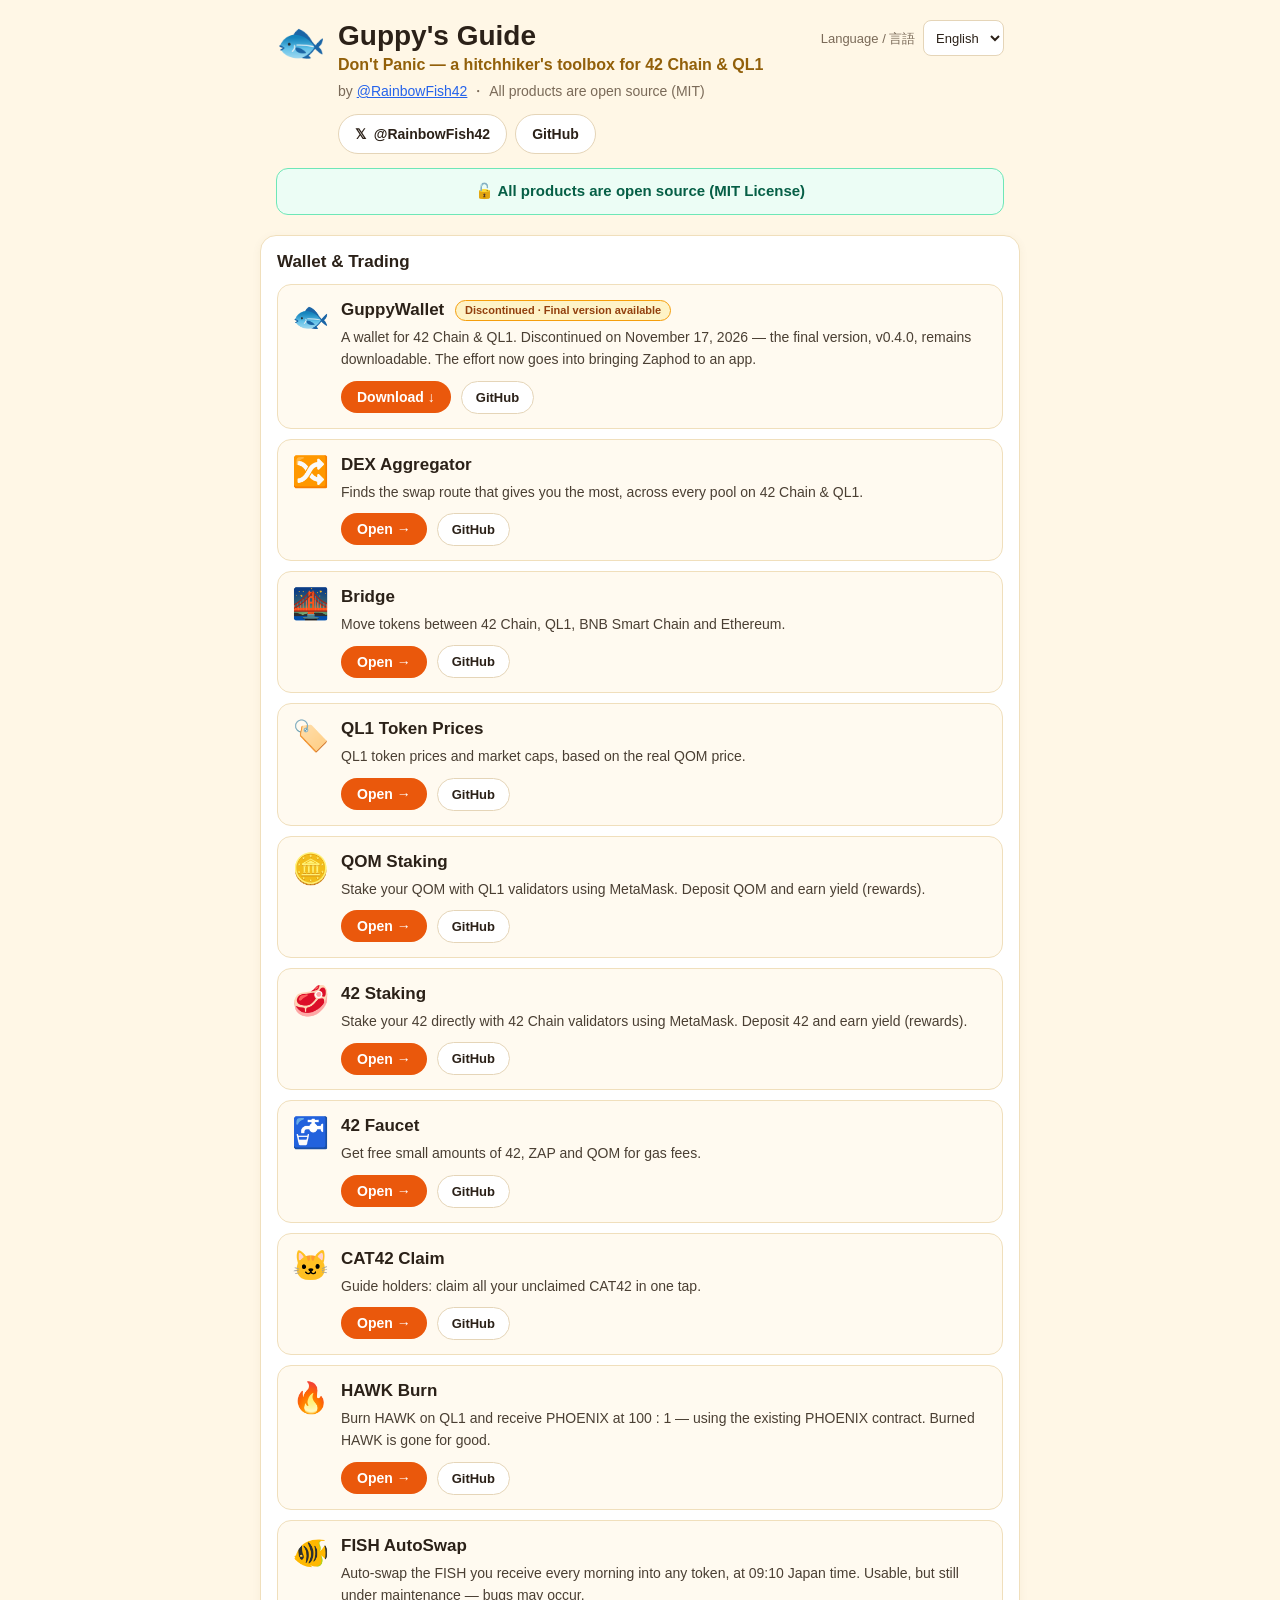
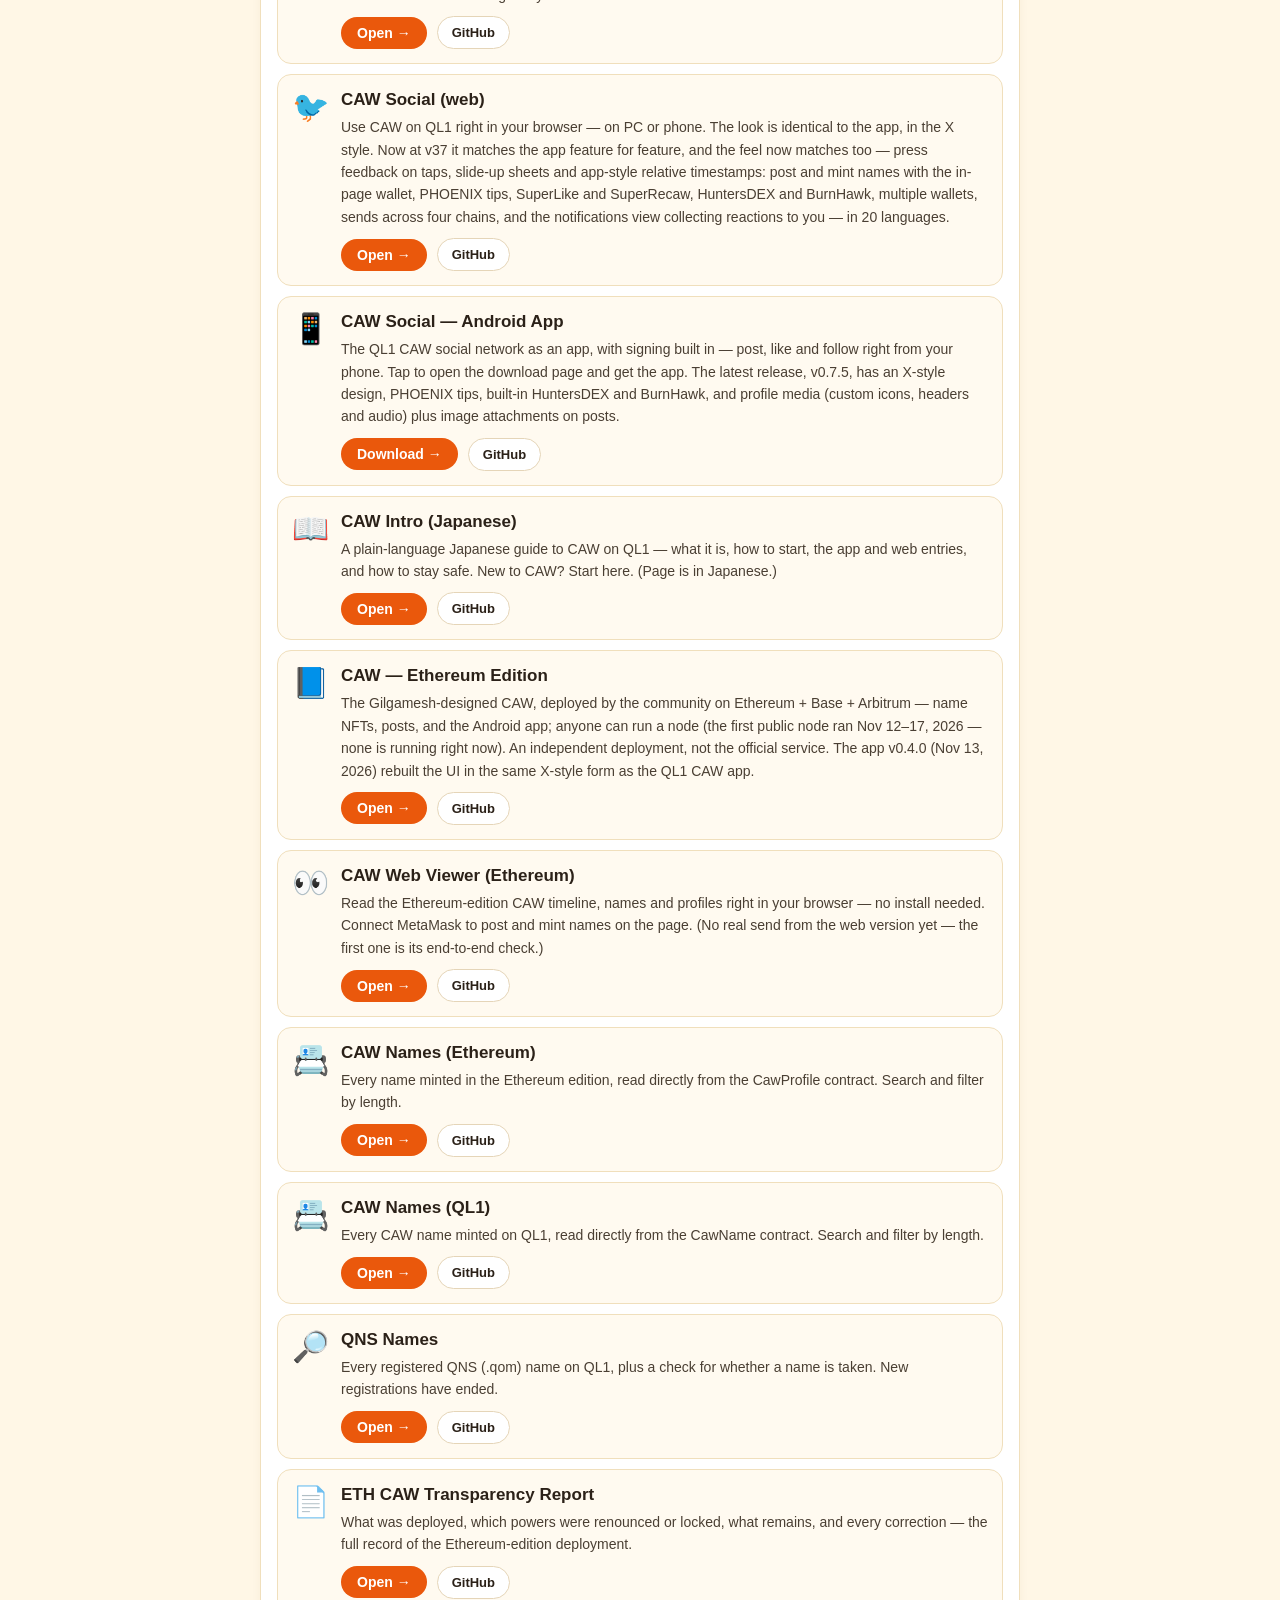
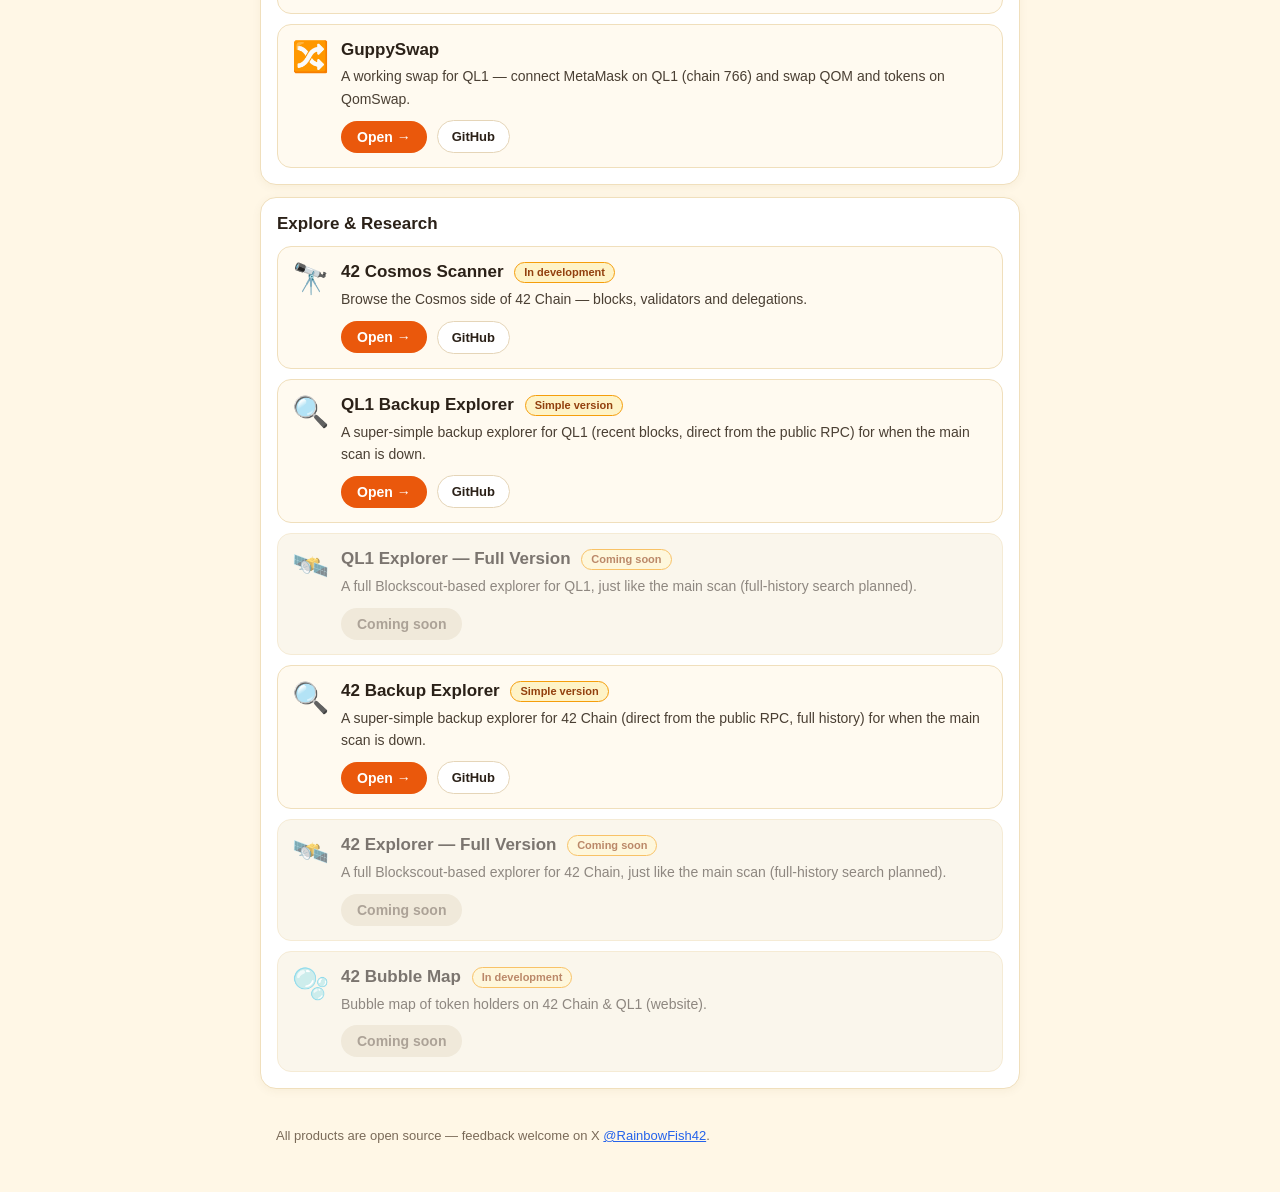
==== docs/en.html @ 75906f3f "FISH AutoSwap card: add usable-with-maintenance note (owner decision 2026-11-19) JA/EN card descript" ====
<!DOCTYPE html>
<html lang="en">
<head>
<meta charset="utf-8">
<meta name="viewport" content="width=device-width, initial-scale=1">
<!-- BRAND: fallback title — app.js rewrites it from the BRAND constant -->
<title>Guppy's Guide — Don't Panic — a hitchhiker's toolbox for 42 Chain &amp; QL1</title>
<meta name="description" content="All tools by Histoire (@RainbowFish42) for 42 Chain & QL1 in one place. Every product is open source (MIT).">
<link rel="stylesheet" href="style.css">
</head>
<body>
<header>
  <span class="lang-switch"><label>Language / 言語 <select id="langSel"><option value="en" selected>English</option><option value="ja">日本語</option></select></label></span>
  <div class="brand">
    <span class="brand-emoji">🐟</span>
    <div>
      <!-- BRAND: site name (the live value comes from BRAND in app.js) -->
      <h1 data-brand="name">Guppy's Guide</h1>
      <!-- BRAND: tagline (the live value comes from BRAND in app.js) -->
      <p class="tagline" data-brand="tagline">Don't Panic — a hitchhiker's toolbox for 42 Chain &amp; QL1</p>
      <p class="sub">by <a class="head-link" href="https://x.com/RainbowFish42" target="_blank" rel="noopener">@RainbowFish42</a> ・ All products are open source (MIT)</p>
      <p class="head-links">
        <a class="head-btn" href="https://x.com/RainbowFish42" target="_blank" rel="noopener">𝕏&nbsp; @RainbowFish42</a>
        <a class="head-btn" href="https://github.com/QL1-Infinite42-Guppy-Histoire" target="_blank" rel="noopener">GitHub</a>
      </p>
    </div>
  </div>
  <p class="oss-banner">🔓 All products are open source (MIT License)</p>
</header>

<main>
  <section class="panel">
    <h2>Wallet &amp; Trading</h2>

    <article class="card">
      <a class="card-link" href="https://ql1-infinite42-guppy-histoire.github.io/GuppyWallet/" target="_blank" rel="noopener" aria-label="Download GuppyWallet"></a>
      <span class="card-emoji">🐟</span>
      <div class="card-main">
        <h3>GuppyWallet <span class="badge">Discontinued · Final version available</span></h3>
        <p>A wallet for 42 Chain &amp; QL1. Discontinued on November 17, 2026 — the final version, v0.4.0, remains downloadable. The effort now goes into bringing Zaphod to an app.</p>
        <div class="card-actions">
          <span class="open-chip">Download ↓</span>
          <a class="gh-link" href="https://github.com/QL1-Infinite42-Guppy-Histoire/GuppyWallet" target="_blank" rel="noopener">GitHub</a>
        </div>
      </div>
    </article>

    <article class="card">
      <a class="card-link" href="https://ql1-infinite42-guppy-histoire.github.io/dex-aggregator/" target="_blank" rel="noopener" aria-label="Open DEX Aggregator"></a>
      <span class="card-emoji">🔀</span>
      <div class="card-main">
        <h3>DEX Aggregator</h3>
        <p>Finds the swap route that gives you the most, across every pool on 42 Chain &amp; QL1.</p>
        <div class="card-actions">
          <span class="open-chip">Open →</span>
          <a class="gh-link" href="https://github.com/QL1-Infinite42-Guppy-Histoire/dex-aggregator" target="_blank" rel="noopener">GitHub</a>
        </div>
      </div>
    </article>

    <article class="card">
      <a class="card-link" href="https://ql1-infinite42-guppy-histoire.github.io/guppy-bridge/" target="_blank" rel="noopener" aria-label="Open Bridge"></a>
      <span class="card-emoji">🌉</span>
      <div class="card-main">
        <h3>Bridge</h3>
        <p>Move tokens between 42 Chain, QL1, BNB Smart Chain and Ethereum.</p>
        <div class="card-actions">
          <span class="open-chip">Open →</span>
          <a class="gh-link" href="https://github.com/QL1-Infinite42-Guppy-Histoire/guppy-bridge" target="_blank" rel="noopener">GitHub</a>
        </div>
      </div>
    </article>

    <article class="card">
      <a class="card-link" href="https://ql1-infinite42-guppy-histoire.github.io/ql1-token-prices/" target="_blank" rel="noopener" aria-label="Open QL1 Token Prices"></a>
      <span class="card-emoji">🏷️</span>
      <div class="card-main">
        <h3>QL1 Token Prices</h3>
        <p>QL1 token prices and market caps, based on the real QOM price.</p>
        <div class="card-actions">
          <span class="open-chip">Open →</span>
          <a class="gh-link" href="https://github.com/QL1-Infinite42-Guppy-Histoire/ql1-token-prices" target="_blank" rel="noopener">GitHub</a>
        </div>
      </div>
    </article>

    <article class="card">
      <a class="card-link" href="https://staking.qql1.com/" target="_blank" rel="noopener" aria-label="Open QOM Staking"></a>
      <span class="card-emoji">🪙</span>
      <div class="card-main">
        <h3>QOM Staking</h3>
        <p>Stake your QOM with QL1 validators using MetaMask. Deposit QOM and earn yield (rewards).</p>
        <div class="card-actions">
          <span class="open-chip">Open →</span>
          <a class="gh-link" href="https://github.com/QL1-Infinite42-Guppy-Histoire/qom-staking" target="_blank" rel="noopener">GitHub</a>
        </div>
      </div>
    </article>

    <article class="card">
      <a class="card-link" href="https://staking.id42.win/" target="_blank" rel="noopener" aria-label="Open 42 Staking"></a>
      <span class="card-emoji">🥩</span>
      <div class="card-main">
        <h3>42 Staking</h3>
        <p>Stake your 42 directly with 42 Chain validators using MetaMask. Deposit 42 and earn yield (rewards).</p>
        <div class="card-actions">
          <span class="open-chip">Open →</span>
          <a class="gh-link" href="https://github.com/QL1-Infinite42-Guppy-Histoire/42-staking" target="_blank" rel="noopener">GitHub</a>
        </div>
      </div>
    </article>

    <article class="card">
      <a class="card-link" href="https://ql1-infinite42-guppy-histoire.github.io/42-faucet/" target="_blank" rel="noopener" aria-label="Open 42 Faucet"></a>
      <span class="card-emoji">🚰</span>
      <div class="card-main">
        <h3>42 Faucet</h3>
        <p>Get free small amounts of 42, ZAP and QOM for gas fees.</p>
        <div class="card-actions">
          <span class="open-chip">Open →</span>
          <a class="gh-link" href="https://github.com/QL1-Infinite42-Guppy-Histoire/42-faucet" target="_blank" rel="noopener">GitHub</a>
        </div>
      </div>
    </article>

    <article class="card">
      <a class="card-link" href="https://cat.id42.win/" target="_blank" rel="noopener" aria-label="Open CAT42 Claim"></a>
      <span class="card-emoji">🐱</span>
      <div class="card-main">
        <h3>CAT42 Claim</h3>
        <p>Guide holders: claim all your unclaimed CAT42 in one tap.</p>
        <div class="card-actions">
          <span class="open-chip">Open →</span>
          <a class="gh-link" href="https://github.com/QL1-Infinite42-Guppy-Histoire/cat42-claim" target="_blank" rel="noopener">GitHub</a>
        </div>
      </div>
    </article>

    <article class="card">
      <a class="card-link" href="https://hawk.qql1.com/" target="_blank" rel="noopener" aria-label="Open HAWK Burn"></a>
      <span class="card-emoji">🔥</span>
      <div class="card-main">
        <h3>HAWK Burn</h3>
        <p>Burn HAWK on QL1 and receive PHOENIX at 100 : 1 — using the existing PHOENIX contract. Burned HAWK is gone for good.</p>
        <div class="card-actions">
          <span class="open-chip">Open →</span>
          <a class="gh-link" href="https://github.com/QL1-Infinite42-Guppy-Histoire/hawk-burn" target="_blank" rel="noopener">GitHub</a>
        </div>
      </div>
    </article>

    <article class="card">
      <a class="card-link" href="https://ql1-infinite42-guppy-histoire.github.io/fish-autoswap/" target="_blank" rel="noopener" aria-label="Open FISH AutoSwap"></a>
      <span class="card-emoji">🐠</span>
      <div class="card-main">
        <h3>FISH AutoSwap</h3>
        <p>Auto-swap the FISH you receive every morning into any token, at 09:10 Japan time. Usable, but still under maintenance — bugs may occur.</p>
        <div class="card-actions">
          <span class="open-chip">Open →</span>
          <a class="gh-link" href="https://github.com/QL1-Infinite42-Guppy-Histoire/fish-autoswap" target="_blank" rel="noopener">GitHub</a>
        </div>
      </div>
    </article>

    <article class="card">
      <a class="card-link" href="https://qql1.com/" target="_blank" rel="noopener" aria-label="Open CAW Social (web)"></a>
      <span class="card-emoji">🐦</span>
      <div class="card-main">
        <h3>CAW Social (web)</h3>
        <p>Use CAW on QL1 right in your browser — on PC or phone. The look is identical to the app, in the X style. Now at v37 it matches the app feature for feature, and the feel now matches too — press feedback on taps, slide-up sheets and app-style relative timestamps: post and mint names with the in-page wallet, PHOENIX tips, SuperLike and SuperRecaw, HuntersDEX and BurnHawk, multiple wallets, sends across four chains, and the notifications view collecting reactions to you — in 20 languages.</p>
        <div class="card-actions">
          <span class="open-chip">Open →</span>
          <a class="gh-link" href="https://github.com/QL1-Infinite42-Guppy-Histoire/caw-social-ql1" target="_blank" rel="noopener">GitHub</a>
        </div>
      </div>
    </article>

    <article class="card">
      <a class="card-link" href="https://app.qql1.com/" target="_blank" rel="noopener" aria-label="Open CAW Social — Android app download page"></a>
      <span class="card-emoji">📱</span>
      <div class="card-main">
        <h3>CAW Social — Android App</h3>
        <p>The QL1 CAW social network as an app, with signing built in — post, like and follow right from your phone. Tap to open the download page and get the app. The latest release, v0.7.5, has an X-style design, PHOENIX tips, built-in HuntersDEX and BurnHawk, and profile media (custom icons, headers and audio) plus image attachments on posts.</p>
        <div class="card-actions">
          <span class="open-chip">Download →</span>
          <a class="gh-link" href="https://github.com/QL1-Infinite42-Guppy-Histoire/caw-social-app" target="_blank" rel="noopener">GitHub</a>
        </div>
      </div>
    </article>

    <article class="card">
      <a class="card-link" href="https://ql1-infinite42-guppy-histoire.github.io/caw-intro-jp/" target="_blank" rel="noopener" aria-label="Open the CAW intro site (Japanese)"></a>
      <span class="card-emoji">📖</span>
      <div class="card-main">
        <h3>CAW Intro (Japanese)</h3>
        <p>A plain-language Japanese guide to CAW on QL1 — what it is, how to start, the app and web entries, and how to stay safe. New to CAW? Start here. (Page is in Japanese.)</p>
        <div class="card-actions">
          <span class="open-chip">Open →</span>
          <a class="gh-link" href="https://github.com/QL1-Infinite42-Guppy-Histoire/caw-intro-jp" target="_blank" rel="noopener">GitHub</a>
        </div>
      </div>
    </article>
    <article class="card">
      <a class="card-link" href="https://ql1-infinite42-guppy-histoire.github.io/eth-caw/" target="_blank" rel="noopener" aria-label="Open CAW — Ethereum Edition"></a>
      <span class="card-emoji">📘</span>
      <div class="card-main">
        <h3>CAW — Ethereum Edition</h3>
        <p>The Gilgamesh-designed CAW, deployed by the community on Ethereum + Base + Arbitrum — name NFTs, posts, and the Android app; anyone can run a node (the first public node ran Nov 12–17, 2026 — none is running right now). An independent deployment, not the official service. The app v0.4.0 (Nov 13, 2026) rebuilt the UI in the same X-style form as the QL1 CAW app.</p>
        <div class="card-actions">
          <span class="open-chip">Open →</span>
          <a class="gh-link" href="https://github.com/QL1-Infinite42-Guppy-Histoire/eth-caw" target="_blank" rel="noopener">GitHub</a>
        </div>
      </div>
    </article>

    <article class="card">
      <a class="card-link" href="https://ql1-infinite42-guppy-histoire.github.io/eth-caw-web/" target="_blank" rel="noopener" aria-label="Open the CAW web viewer (Ethereum)"></a>
      <span class="card-emoji">👀</span>
      <div class="card-main">
        <h3>CAW Web Viewer (Ethereum)</h3>
        <p>Read the Ethereum-edition CAW timeline, names and profiles right in your browser — no install needed. Connect MetaMask to post and mint names on the page. (No real send from the web version yet — the first one is its end-to-end check.)</p>
        <div class="card-actions">
          <span class="open-chip">Open →</span>
          <a class="gh-link" href="https://github.com/QL1-Infinite42-Guppy-Histoire/eth-caw-web" target="_blank" rel="noopener">GitHub</a>
        </div>
      </div>
    </article>

    <article class="card">
      <a class="card-link" href="https://ql1-infinite42-guppy-histoire.github.io/eth-caw-names/" target="_blank" rel="noopener" aria-label="Open the CAW name directory (Ethereum)"></a>
      <span class="card-emoji">📇</span>
      <div class="card-main">
        <h3>CAW Names (Ethereum)</h3>
        <p>Every name minted in the Ethereum edition, read directly from the CawProfile contract. Search and filter by length.</p>
        <div class="card-actions">
          <span class="open-chip">Open →</span>
          <a class="gh-link" href="https://github.com/QL1-Infinite42-Guppy-Histoire/eth-caw-names" target="_blank" rel="noopener">GitHub</a>
        </div>
      </div>
    </article>

    <article class="card">
      <a class="card-link" href="https://cawname.qql1.com/" target="_blank" rel="noopener" aria-label="Open the CAW name directory (QL1)"></a>
      <span class="card-emoji">📇</span>
      <div class="card-main">
        <h3>CAW Names (QL1)</h3>
        <p>Every CAW name minted on QL1, read directly from the CawName contract. Search and filter by length.</p>
        <div class="card-actions">
          <span class="open-chip">Open →</span>
          <a class="gh-link" href="https://github.com/QL1-Infinite42-Guppy-Histoire/ql1-caw-names" target="_blank" rel="noopener">GitHub</a>
        </div>
      </div>
    </article>

    <article class="card">
      <a class="card-link" href="https://ql1-infinite42-guppy-histoire.github.io/qns-names/" target="_blank" rel="noopener" aria-label="Open the QNS name directory"></a>
      <span class="card-emoji">🔎</span>
      <div class="card-main">
        <h3>QNS Names</h3>
        <p>Every registered QNS (.qom) name on QL1, plus a check for whether a name is taken. New registrations have ended.</p>
        <div class="card-actions">
          <span class="open-chip">Open →</span>
          <a class="gh-link" href="https://github.com/QL1-Infinite42-Guppy-Histoire/qns-names" target="_blank" rel="noopener">GitHub</a>
        </div>
      </div>
    </article>

    <article class="card">
      <a class="card-link" href="https://ql1-infinite42-guppy-histoire.github.io/eth-caw-transparency/" target="_blank" rel="noopener" aria-label="Open the ETH CAW transparency report"></a>
      <span class="card-emoji">📄</span>
      <div class="card-main">
        <h3>ETH CAW Transparency Report</h3>
        <p>What was deployed, which powers were renounced or locked, what remains, and every correction — the full record of the Ethereum-edition deployment.</p>
        <div class="card-actions">
          <span class="open-chip">Open →</span>
          <a class="gh-link" href="https://github.com/QL1-Infinite42-Guppy-Histoire/eth-caw-transparency" target="_blank" rel="noopener">GitHub</a>
        </div>
      </div>
    </article>

    <article class="card">
      <a class="card-link" href="https://swap.qql1.com/" target="_blank" rel="noopener" aria-label="Open GuppySwap"></a>
      <span class="card-emoji">🔀</span>
      <div class="card-main">
        <h3>GuppySwap</h3>
        <p>A working swap for QL1 — connect MetaMask on QL1 (chain 766) and swap QOM and tokens on QomSwap.</p>
        <div class="card-actions">
          <span class="open-chip">Open →</span>
          <a class="gh-link" href="https://github.com/QL1-Infinite42-Guppy-Histoire/guppyswap" target="_blank" rel="noopener">GitHub</a>
        </div>
      </div>
    </article>
  </section>

  <section class="panel">
    <h2>Explore &amp; Research</h2>

    <article class="card">
      <a class="card-link" href="https://ql1-infinite42-guppy-histoire.github.io/42-cosmos-scan/" target="_blank" rel="noopener" aria-label="Open 42 Cosmos Scanner"></a>
      <span class="card-emoji">🔭</span>
      <div class="card-main">
        <h3>42 Cosmos Scanner <span class="badge">In development</span></h3>
        <p>Browse the Cosmos side of 42 Chain — blocks, validators and delegations.</p>
        <div class="card-actions">
          <span class="open-chip">Open →</span>
          <a class="gh-link" href="https://github.com/QL1-Infinite42-Guppy-Histoire/42-cosmos-scan" target="_blank" rel="noopener">GitHub</a>
        </div>
      </div>
    </article>

    <article class="card">
      <a class="card-link" href="https://scan.qql1.com/" target="_blank" rel="noopener" aria-label="Open QL1 Backup Explorer"></a>
      <span class="card-emoji">🔍</span>
      <div class="card-main">
        <h3>QL1 Backup Explorer <span class="badge">Simple version</span></h3>
        <p>A super-simple backup explorer for QL1 (recent blocks, direct from the public RPC) for when the main scan is down.</p>
        <div class="card-actions">
          <span class="open-chip">Open →</span>
          <a class="gh-link" href="https://github.com/QL1-Infinite42-Guppy-Histoire/ql1-scan-backup" target="_blank" rel="noopener">GitHub</a>
        </div>
      </div>
    </article>

    <article class="card card-soon" aria-disabled="true">
      <span class="card-emoji">🛰️</span>
      <div class="card-main">
        <h3>QL1 Explorer — Full Version <span class="badge">Coming soon</span></h3>
        <p>A full Blockscout-based explorer for QL1, just like the main scan (full-history search planned).</p>
        <div class="card-actions">
          <span class="soon-chip">Coming soon</span>
        </div>
      </div>
    </article>

    <article class="card">
      <a class="card-link" href="https://scan.id42.win/" target="_blank" rel="noopener" aria-label="Open 42 Backup Explorer"></a>
      <span class="card-emoji">🔍</span>
      <div class="card-main">
        <h3>42 Backup Explorer <span class="badge">Simple version</span></h3>
        <p>A super-simple backup explorer for 42 Chain (direct from the public RPC, full history) for when the main scan is down.</p>
        <div class="card-actions">
          <span class="open-chip">Open →</span>
          <a class="gh-link" href="https://github.com/QL1-Infinite42-Guppy-Histoire/42-scan-backup" target="_blank" rel="noopener">GitHub</a>
        </div>
      </div>
    </article>

    <article class="card card-soon" aria-disabled="true">
      <span class="card-emoji">🛰️</span>
      <div class="card-main">
        <h3>42 Explorer — Full Version <span class="badge">Coming soon</span></h3>
        <p>A full Blockscout-based explorer for 42 Chain, just like the main scan (full-history search planned).</p>
        <div class="card-actions">
          <span class="soon-chip">Coming soon</span>
        </div>
      </div>
    </article>

    <article class="card card-soon" aria-disabled="true">
      <span class="card-emoji">🫧</span>
      <div class="card-main">
        <h3>42 Bubble Map <span class="badge">In development</span></h3>
        <p>Bubble map of token holders on 42 Chain &amp; QL1 (website).</p>
        <div class="card-actions">
          <span class="soon-chip">Coming soon</span>
        </div>
      </div>
    </article>
  </section>
</main>

<footer>
  <p>All products are open source — feedback welcome on X <a href="https://x.com/RainbowFish42" target="_blank" rel="noopener">@RainbowFish42</a>.</p>
</footer>

<script src="app.js?v=1"></script>
</body>
</html>
---- docs/style.css ----
* { box-sizing: border-box; }
body { margin: 0; font-family: -apple-system, "Hiragino Sans", "Noto Sans JP", sans-serif; background: #fff7e6; color: #2b2118; }
header { padding: 20px 16px 4px; max-width: 760px; margin: 0 auto; position: relative; }
.brand { display: flex; align-items: flex-start; gap: 12px; }
.brand-emoji { font-size: 40px; line-height: 1.1; }
h1 { font-size: 28px; margin: 0; }
.tagline { font-size: 16px; font-weight: 700; color: #92600a; margin: 4px 0 0; }
.sub { color: #7a6a58; margin: 6px 0 0; font-size: 14px; line-height: 1.6; }
.head-link { color: #2563eb; }
.head-links { display: flex; gap: 8px; flex-wrap: wrap; margin: 12px 0 0; }
.head-btn { display: inline-block; background: #fff; color: #2b2118; border: 1px solid #e5d5b8; border-radius: 999px; padding: 9px 16px; font-size: 14px; font-weight: 700; text-decoration: none; min-height: 40px; line-height: 20px; }
.head-btn:active { transform: scale(.98); }
.oss-banner { margin: 14px 0 4px; background: #ecfdf5; border: 1px solid #6ee7b7; color: #065f46; border-radius: 12px; padding: 11px 14px; font-size: 15px; font-weight: 800; text-align: center; line-height: 1.5; }
.lang-switch { position: absolute; top: 20px; right: 16px; font-size: 13px; color: #7a6a58; z-index: 2; }
.lang-switch select { margin-left: 4px; background: #fff; color: #2b2118; border: 1px solid #e5d5b8; border-radius: 8px; padding: 6px 8px; font-size: 13px; min-height: 36px; }
main { padding-bottom: 8px; }
.panel { background: #fff; border: 1px solid #f0dfbc; border-radius: 16px; padding: 16px; margin: 12px auto; max-width: 760px; width: calc(100% - 24px); box-shadow: 0 2px 10px rgba(120,80,0,.06); }
.panel h2 { font-size: 17px; margin: 0 0 12px; }

/* Product cards — the whole card is the tap target (link-in-bio style).
   .card-link stretches over the whole card; .gh-link sits above it. */
.card { position: relative; display: flex; gap: 12px; align-items: flex-start; background: #fffaf0; border: 1px solid #f0dfbc; border-radius: 14px; padding: 14px; margin-top: 10px; transition: box-shadow .15s ease, transform .1s ease; }
.card:first-of-type { margin-top: 0; }
.card:hover { box-shadow: 0 4px 16px rgba(120,80,0,.13); }
.card:active { transform: scale(.995); }
.card-link { position: absolute; inset: 0; z-index: 1; border-radius: 14px; }
.card-link:focus-visible { outline: 3px solid #ea580c; outline-offset: 2px; }
.card-emoji { font-size: 30px; line-height: 1.2; flex: none; }
.card-main { flex: 1; min-width: 0; }
.card-main h3 { font-size: 17px; margin: 0; line-height: 1.35; }
.card-main p { font-size: 14px; line-height: 1.6; color: #4a3f33; margin: 4px 0 0; }
.badge { display: inline-block; font-size: 11px; font-weight: 700; border-radius: 999px; padding: 2px 9px; background: #fef3c7; color: #92400e; border: 1px solid #f59e0b; vertical-align: middle; margin-left: 6px; white-space: nowrap; }
.card-actions { display: flex; align-items: center; gap: 10px; margin-top: 10px; flex-wrap: wrap; }
.open-chip { display: inline-block; background: #ea580c; color: #fff; border-radius: 999px; padding: 8px 16px; font-size: 14px; font-weight: 800; }
.gh-link { position: relative; z-index: 2; display: inline-block; background: #fff; color: #2b2118; border: 1px solid #e5d5b8; border-radius: 999px; padding: 8px 14px; font-size: 13px; font-weight: 700; text-decoration: none; }
.gh-link:active { transform: scale(.97); }
/* Non-tappable "coming soon" card (no link yet) */
.card-soon { opacity: .62; cursor: default; background: #f7f1e2; }
.card-soon:hover { box-shadow: none; }
.card-soon:active { transform: none; }
.soon-chip { display: inline-block; background: #e8ddc4; color: #7a6a58; border-radius: 999px; padding: 8px 16px; font-size: 14px; font-weight: 700; }
a { color: #2563eb; }
footer { max-width: 760px; margin: 0 auto; padding: 4px 16px 32px; color: #7a6a58; font-size: 13px; line-height: 1.6; }
@media (max-width: 560px) {
  h1 { font-size: 25px; }
  .lang-switch { position: static; display: block; text-align: right; margin-bottom: 8px; }
  header { padding-top: 12px; }
  .card-emoji { font-size: 26px; }
}
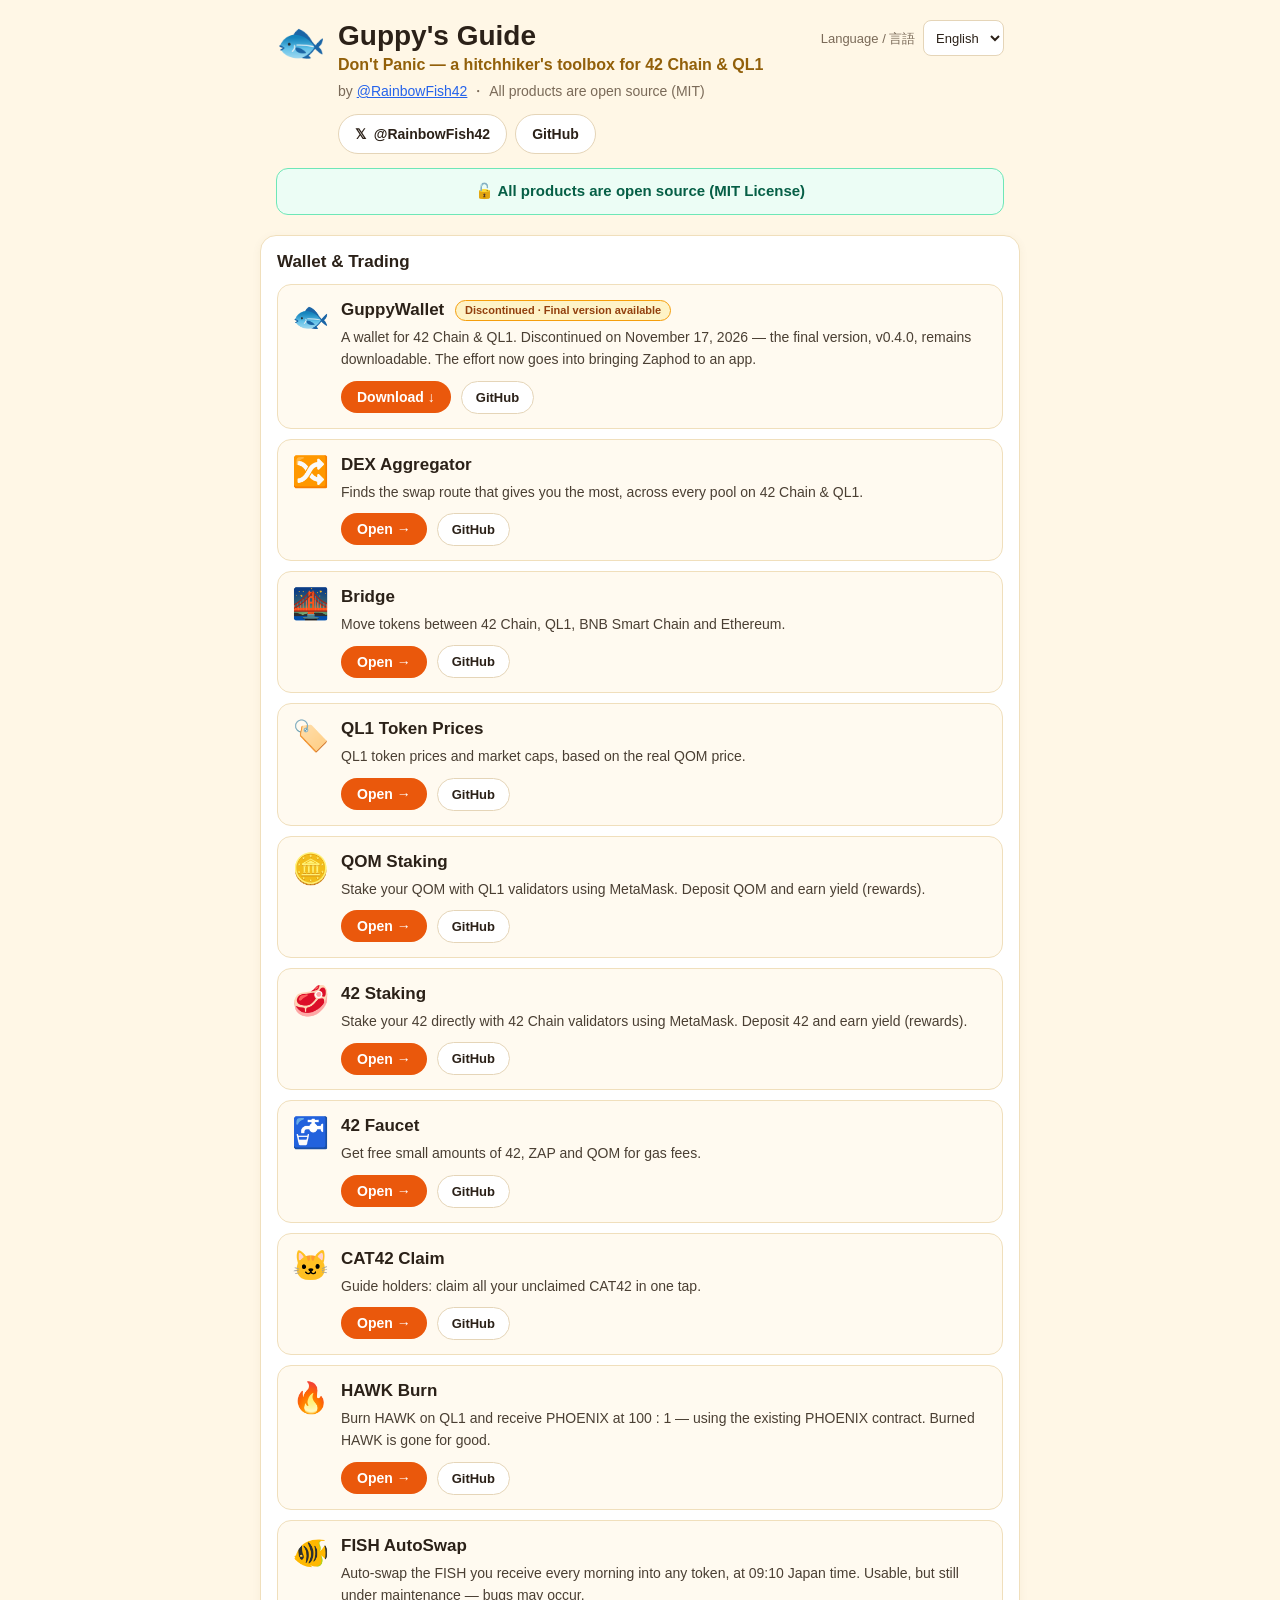
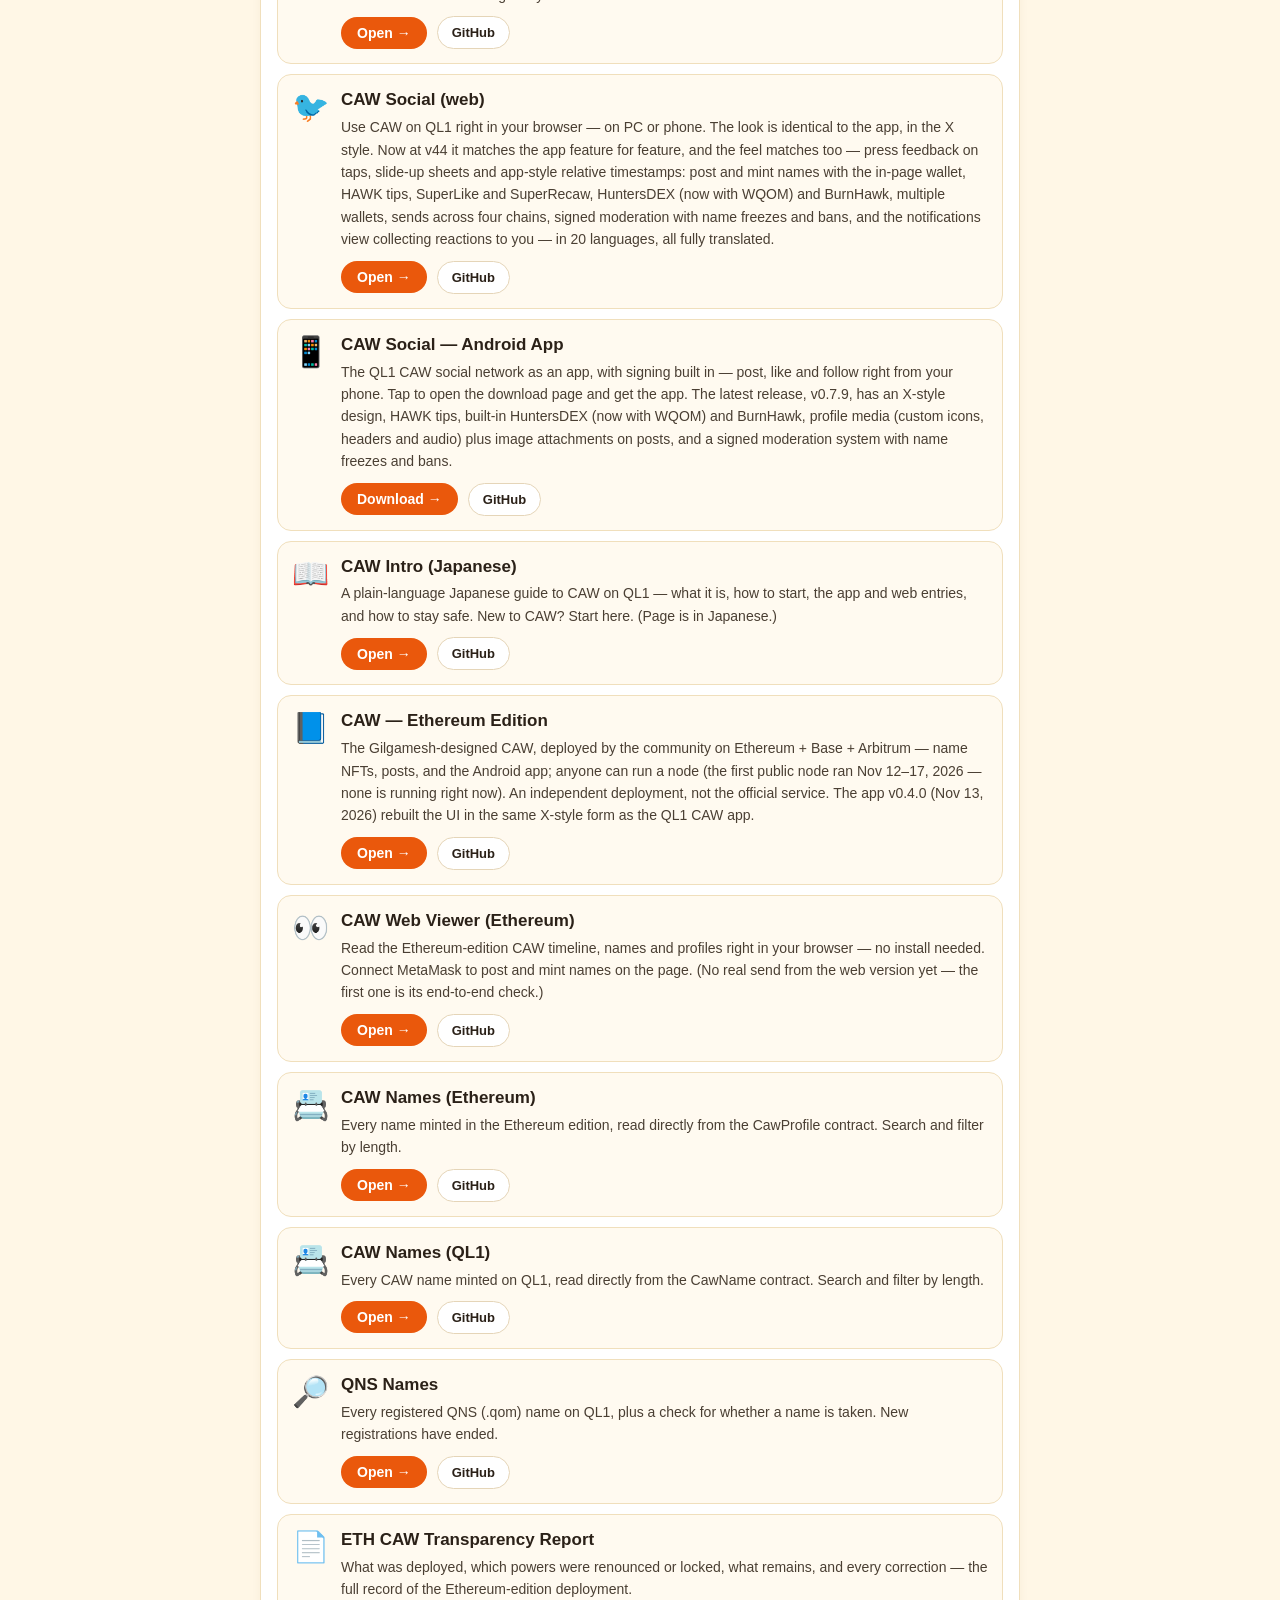
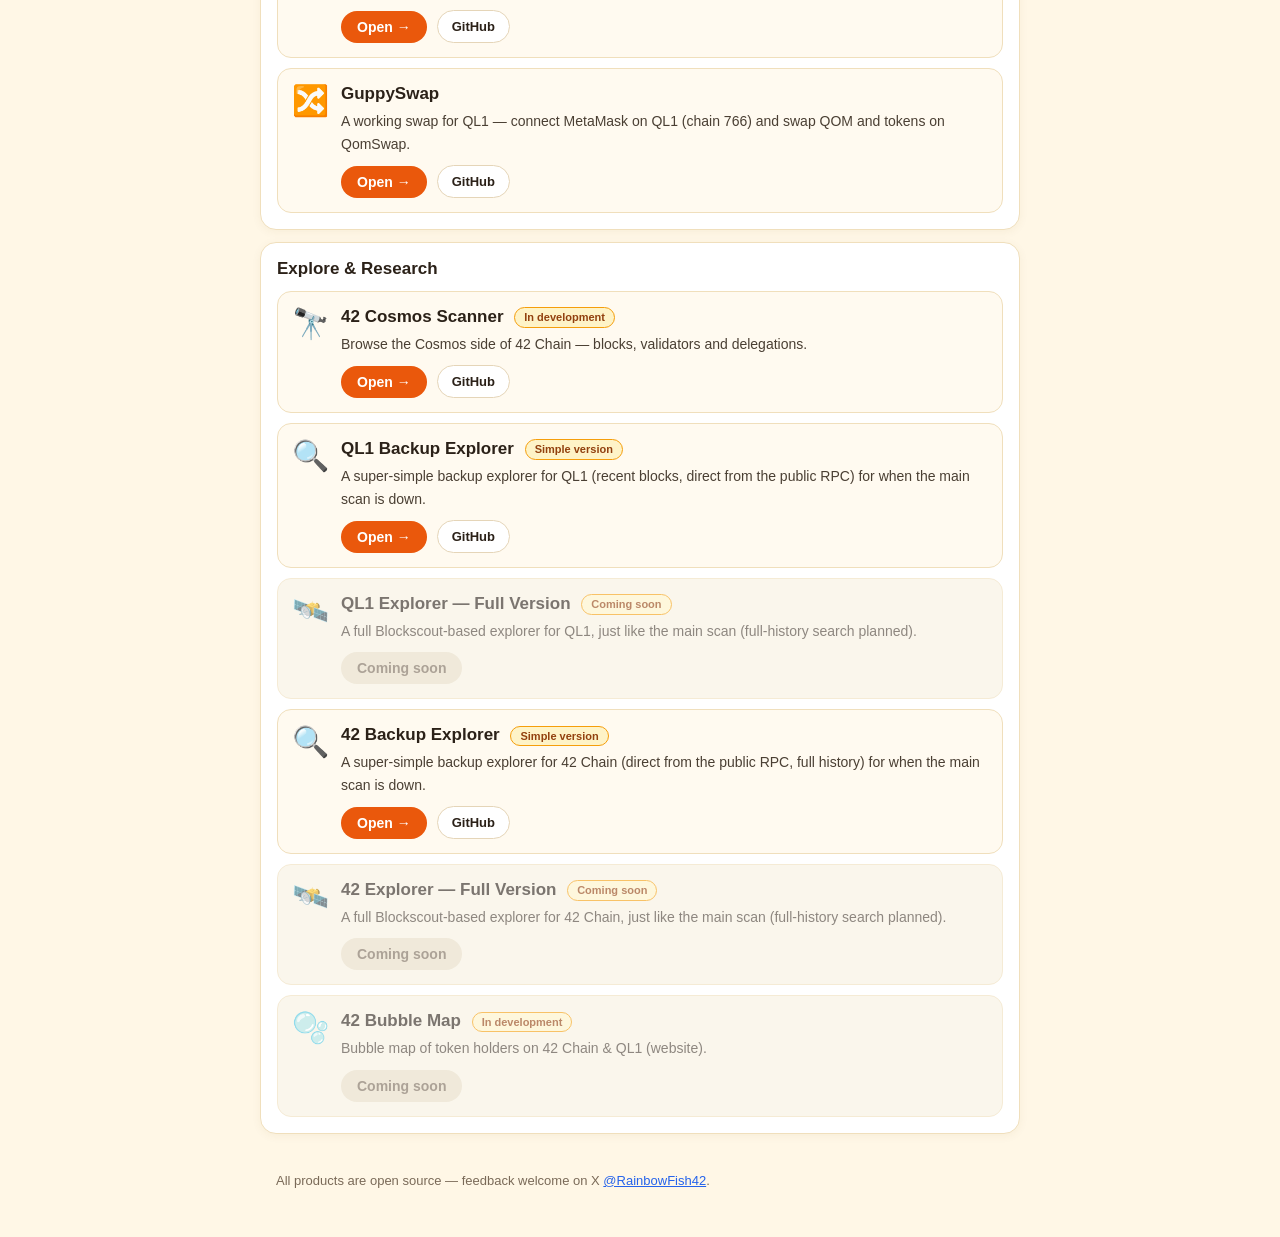
==== commit 87b51e76: "CAW cards to app v0.7.9 / web v44: HAWK tips, WQOM in HuntersDEX, signed moderation with name freeze" ====
--- a/docs/en.html
+++ b/docs/en.html
@@ -150,7 +150,7 @@
     </article>
 
     <article class="card">
-      <a class="card-link" href="https://ql1-infinite42-guppy-histoire.github.io/fish-autoswap/" target="_blank" rel="noopener" aria-label="Open FISH AutoSwap"></a>
+      <a class="card-link" href="https://fish.id42.win/" target="_blank" rel="noopener" aria-label="Open FISH AutoSwap"></a>
       <span class="card-emoji">🐠</span>
       <div class="card-main">
         <h3>FISH AutoSwap</h3>
@@ -167,7 +167,7 @@
       <span class="card-emoji">🐦</span>
       <div class="card-main">
         <h3>CAW Social (web)</h3>
-        <p>Use CAW on QL1 right in your browser — on PC or phone. The look is identical to the app, in the X style. Now at v37 it matches the app feature for feature, and the feel now matches too — press feedback on taps, slide-up sheets and app-style relative timestamps: post and mint names with the in-page wallet, PHOENIX tips, SuperLike and SuperRecaw, HuntersDEX and BurnHawk, multiple wallets, sends across four chains, and the notifications view collecting reactions to you — in 20 languages.</p>
+        <p>Use CAW on QL1 right in your browser — on PC or phone. The look is identical to the app, in the X style. Now at v44 it matches the app feature for feature, and the feel matches too — press feedback on taps, slide-up sheets and app-style relative timestamps: post and mint names with the in-page wallet, HAWK tips, SuperLike and SuperRecaw, HuntersDEX (now with WQOM) and BurnHawk, multiple wallets, sends across four chains, signed moderation with name freezes and bans, and the notifications view collecting reactions to you — in 20 languages, all fully translated.</p>
         <div class="card-actions">
           <span class="open-chip">Open →</span>
           <a class="gh-link" href="https://github.com/QL1-Infinite42-Guppy-Histoire/caw-social-ql1" target="_blank" rel="noopener">GitHub</a>
@@ -180,7 +180,7 @@
       <span class="card-emoji">📱</span>
       <div class="card-main">
         <h3>CAW Social — Android App</h3>
-        <p>The QL1 CAW social network as an app, with signing built in — post, like and follow right from your phone. Tap to open the download page and get the app. The latest release, v0.7.5, has an X-style design, PHOENIX tips, built-in HuntersDEX and BurnHawk, and profile media (custom icons, headers and audio) plus image attachments on posts.</p>
+        <p>The QL1 CAW social network as an app, with signing built in — post, like and follow right from your phone. Tap to open the download page and get the app. The latest release, v0.7.9, has an X-style design, HAWK tips, built-in HuntersDEX (now with WQOM) and BurnHawk, profile media (custom icons, headers and audio) plus image attachments on posts, and a signed moderation system with name freezes and bans.</p>
         <div class="card-actions">
           <span class="open-chip">Download →</span>
           <a class="gh-link" href="https://github.com/QL1-Infinite42-Guppy-Histoire/caw-social-app" target="_blank" rel="noopener">GitHub</a>
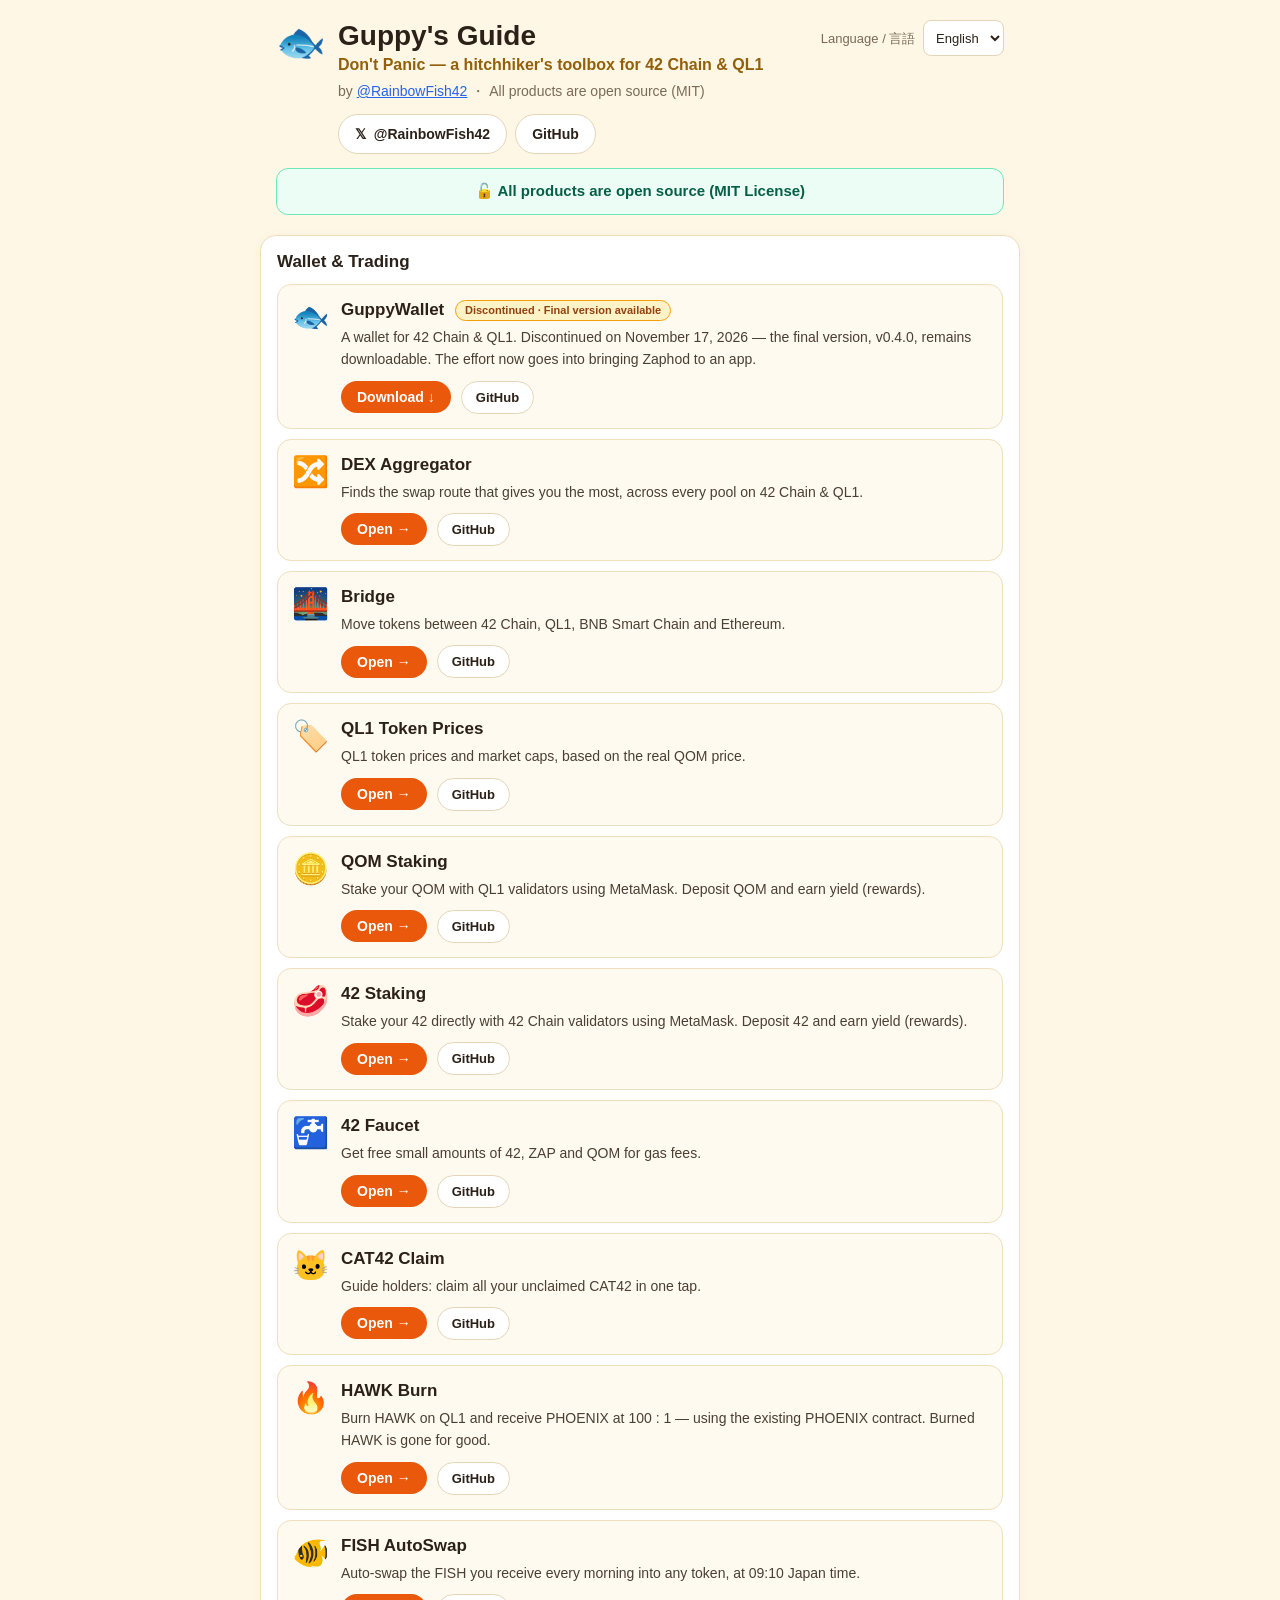
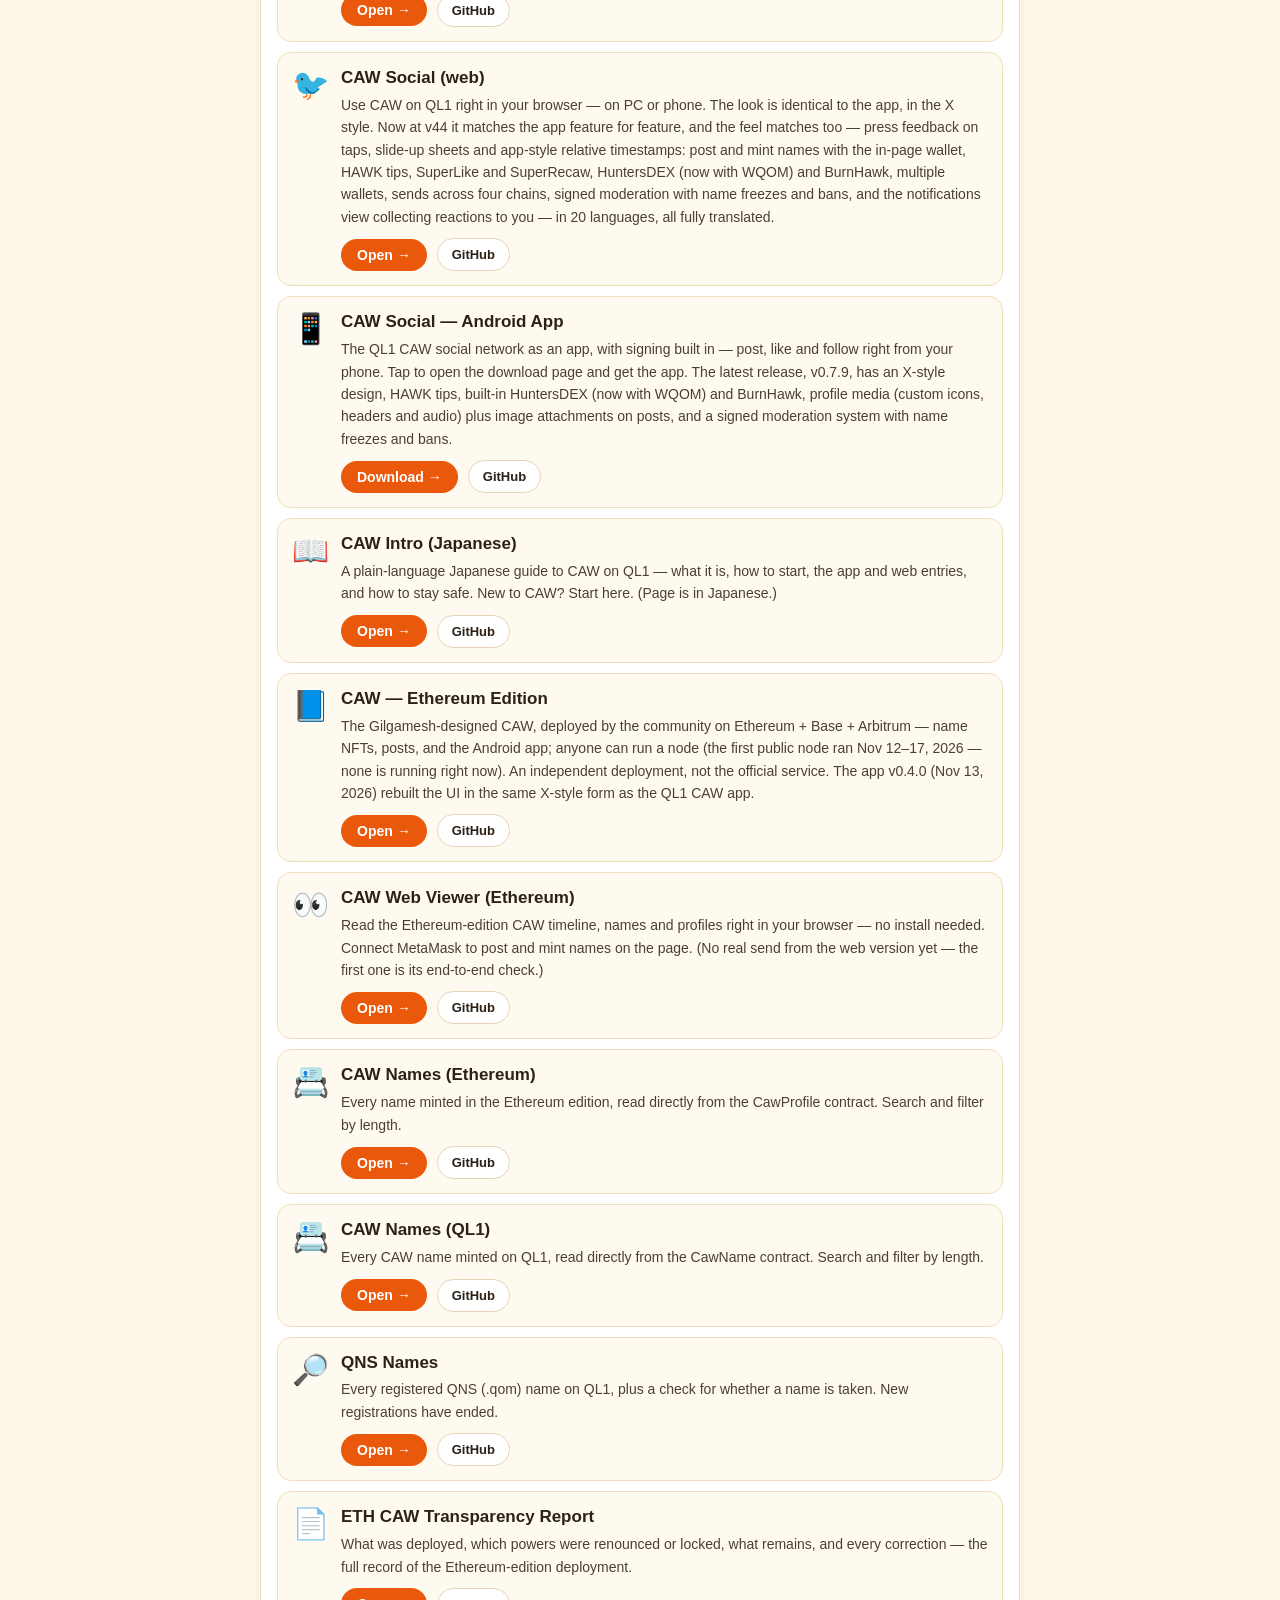
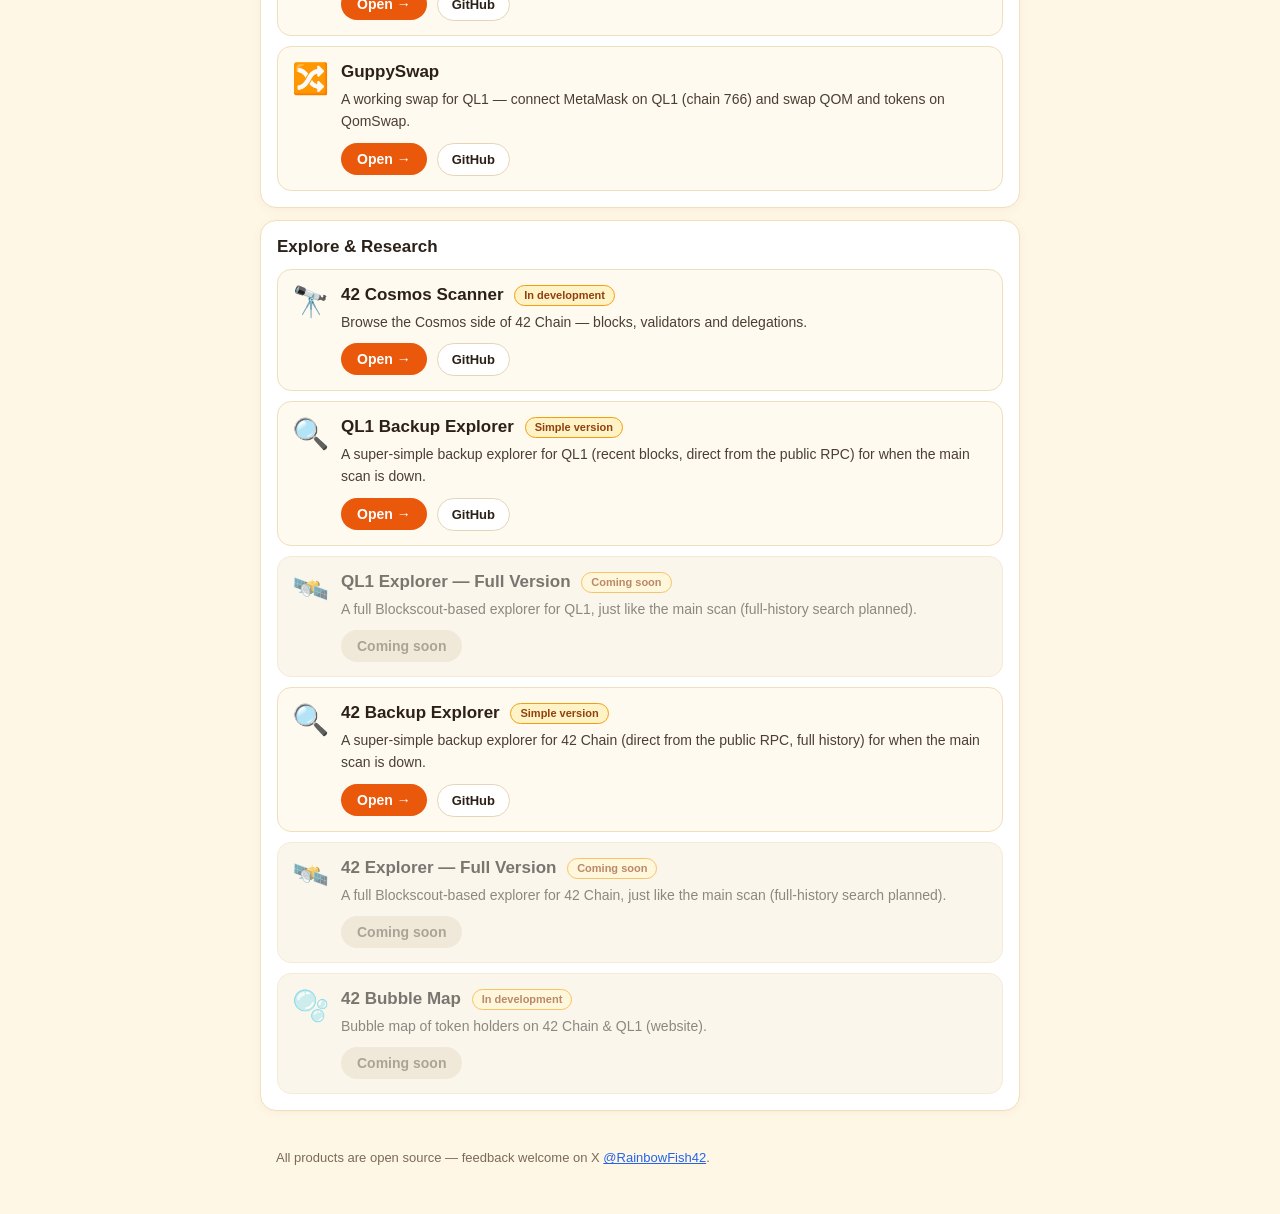
==== commit 8da0c479: "FISH AutoSwap: maintenance ended — drop the under-maintenance note (en/ja/README)" ====
--- a/docs/en.html
+++ b/docs/en.html
@@ -154,7 +154,7 @@
       <span class="card-emoji">🐠</span>
       <div class="card-main">
         <h3>FISH AutoSwap</h3>
-        <p>Auto-swap the FISH you receive every morning into any token, at 09:10 Japan time. Usable, but still under maintenance — bugs may occur.</p>
+        <p>Auto-swap the FISH you receive every morning into any token, at 09:10 Japan time.</p>
         <div class="card-actions">
           <span class="open-chip">Open →</span>
           <a class="gh-link" href="https://github.com/QL1-Infinite42-Guppy-Histoire/fish-autoswap" target="_blank" rel="noopener">GitHub</a>
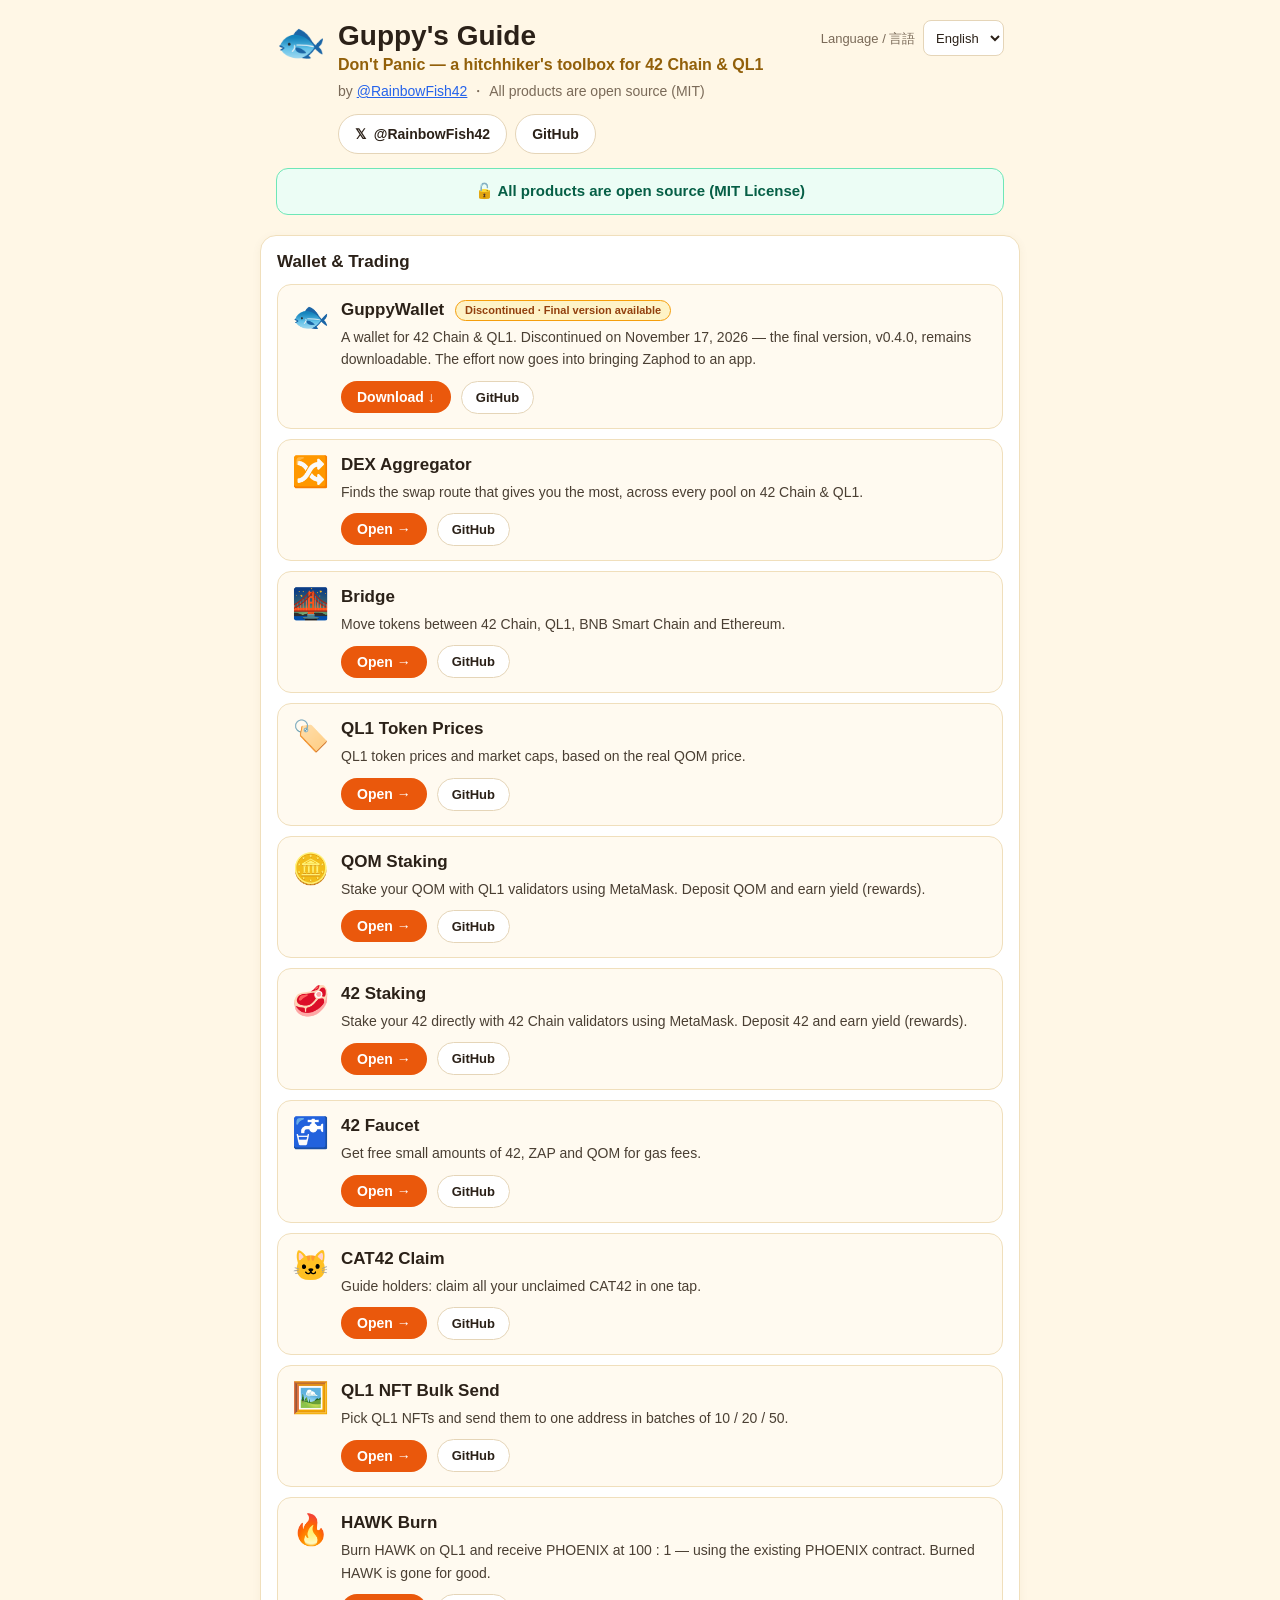
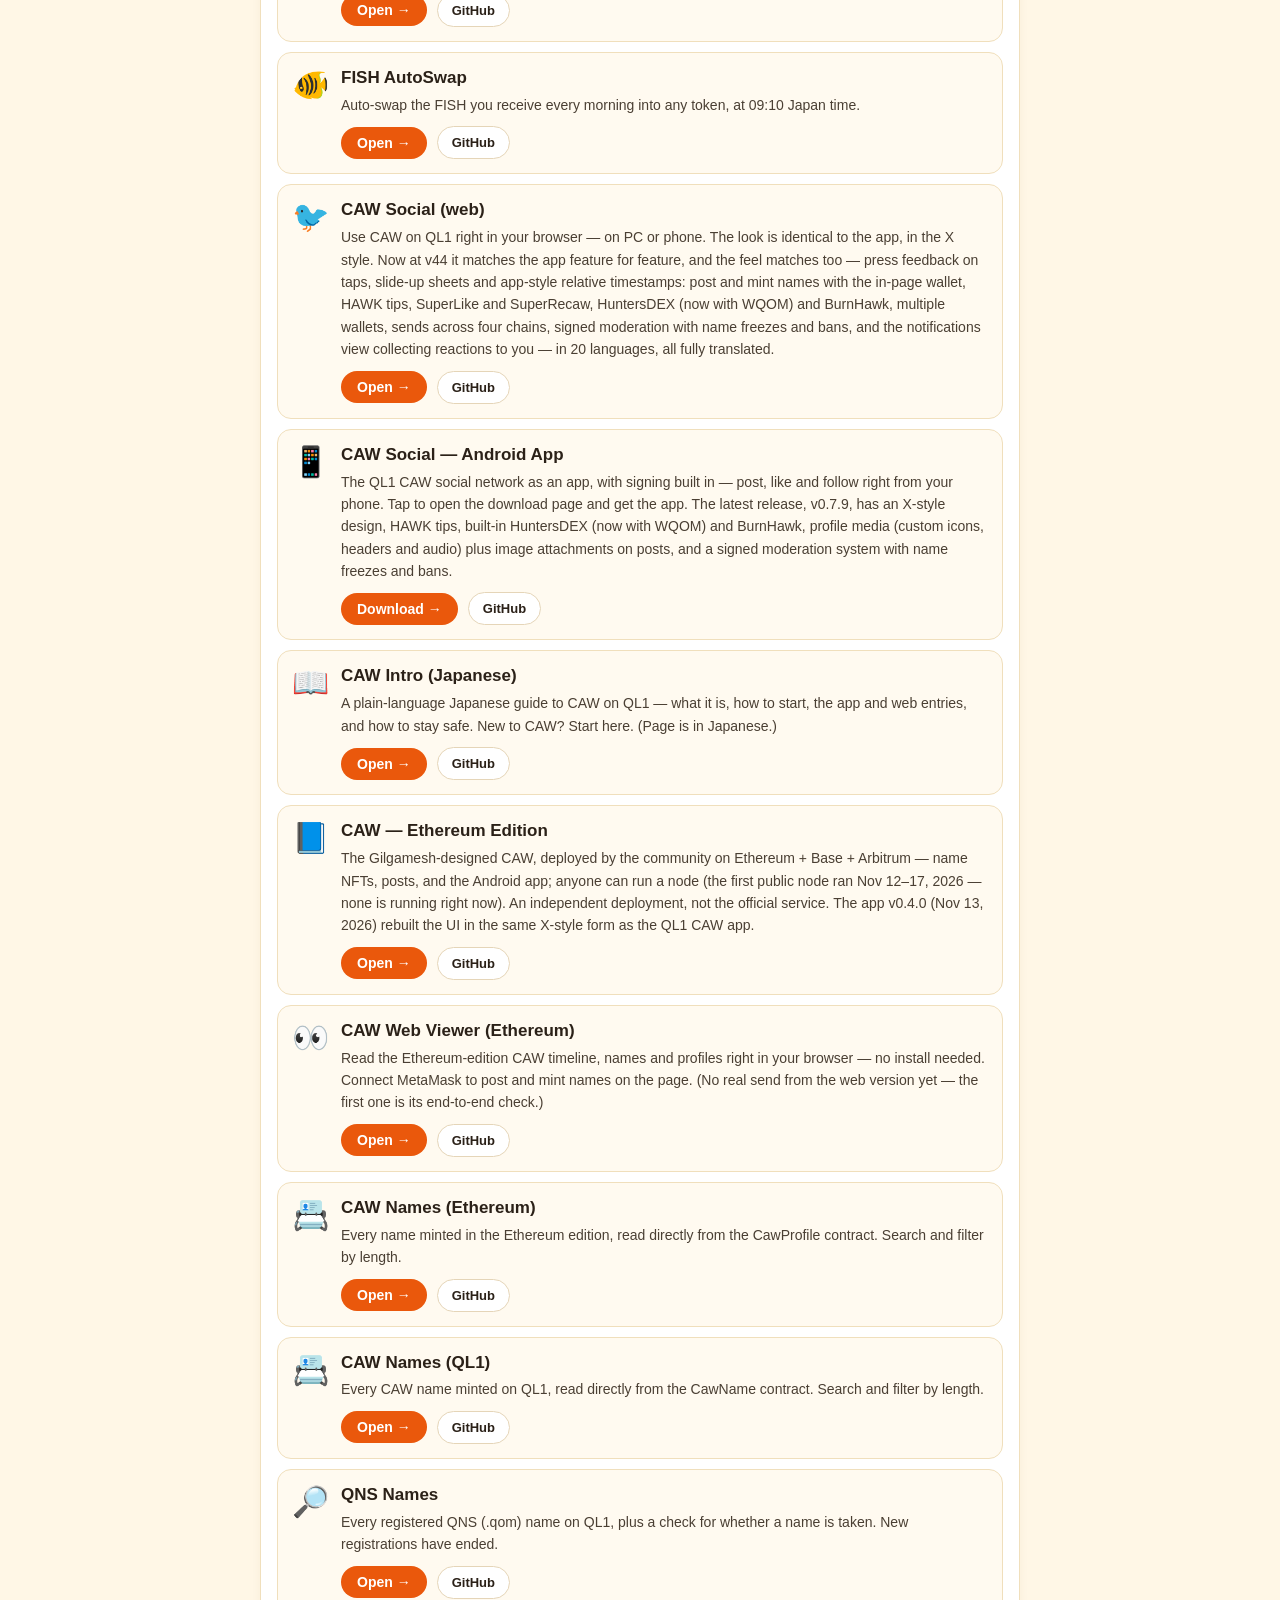
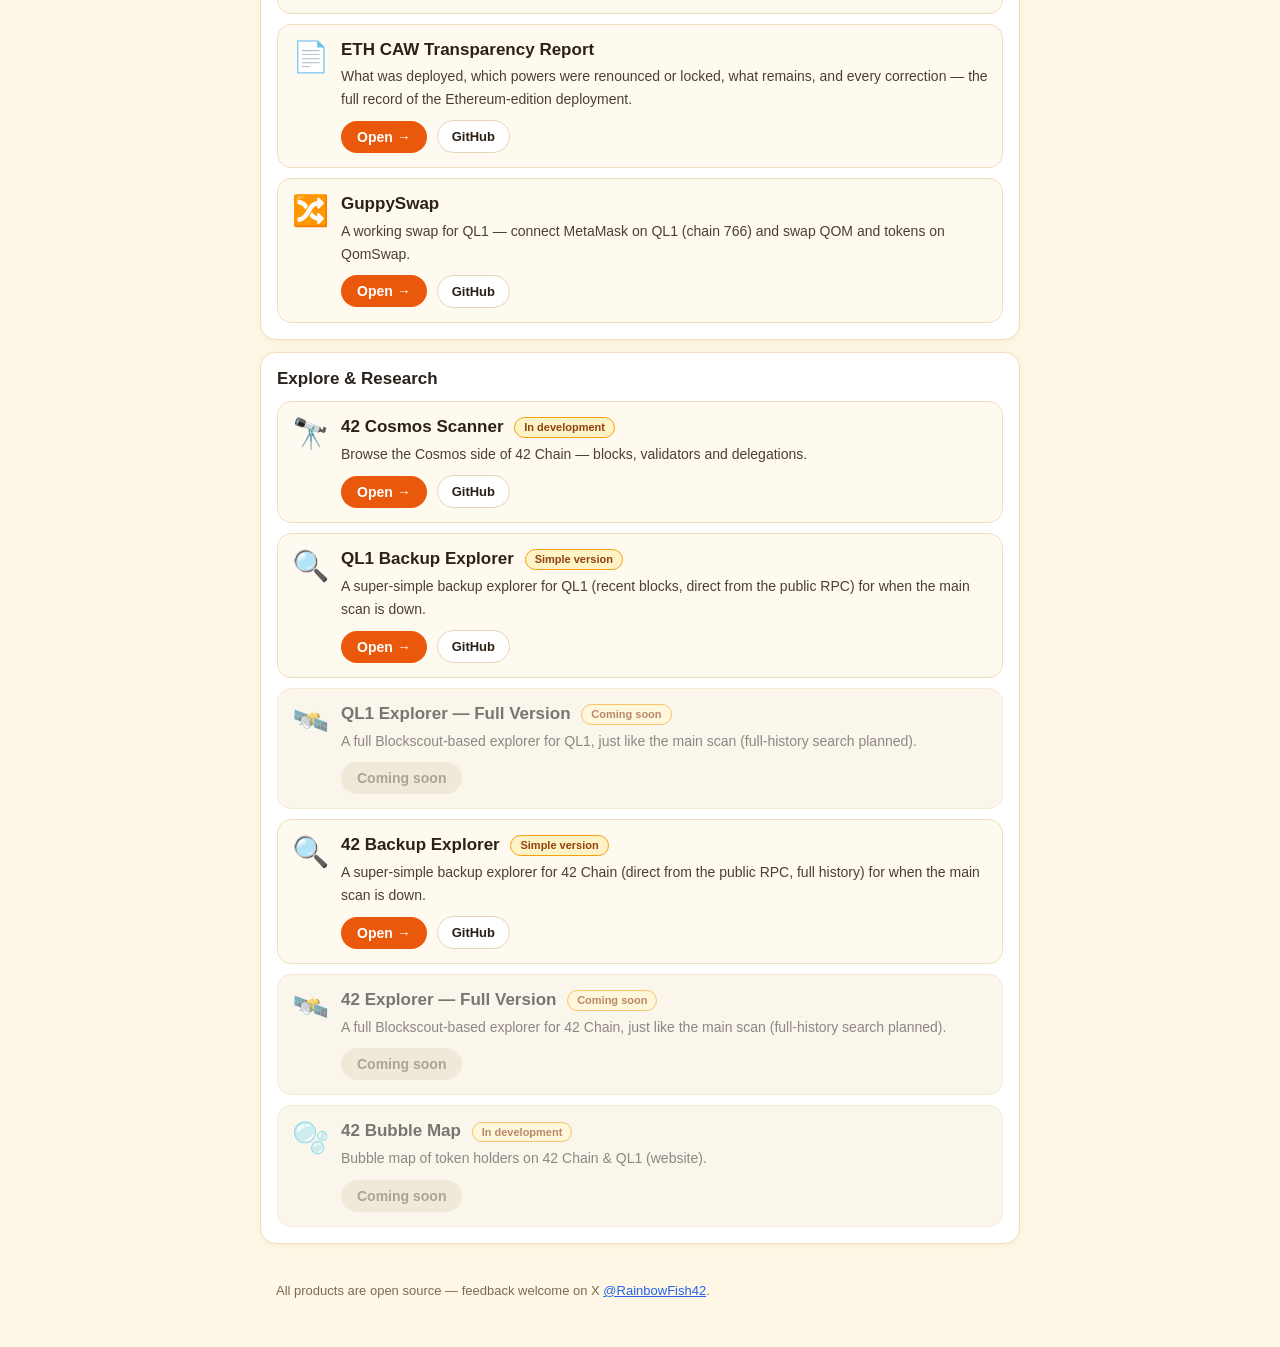
==== commit 3d56a33f: "Add QL1 NFT Bulk Send card (nft.qql1.com, EN/JA)" ====
--- a/docs/en.html
+++ b/docs/en.html
@@ -135,6 +135,18 @@
         </div>
       </div>
     </article>
+    <article class="card">
+      <a class="card-link" href="https://nft.qql1.com/" target="_blank" rel="noopener" aria-label="Open QL1 NFT Bulk Send"></a>
+      <span class="card-emoji">🖼️</span>
+      <div class="card-main">
+        <h3>QL1 NFT Bulk Send</h3>
+        <p>Pick QL1 NFTs and send them to one address in batches of 10 / 20 / 50.</p>
+        <div class="card-actions">
+          <span class="open-chip">Open →</span>
+          <a class="gh-link" href="https://github.com/QL1-Infinite42-Guppy-Histoire/nft-bulk-send" target="_blank" rel="noopener">GitHub</a>
+        </div>
+      </div>
+    </article>
 
     <article class="card">
       <a class="card-link" href="https://hawk.qql1.com/" target="_blank" rel="noopener" aria-label="Open HAWK Burn"></a>
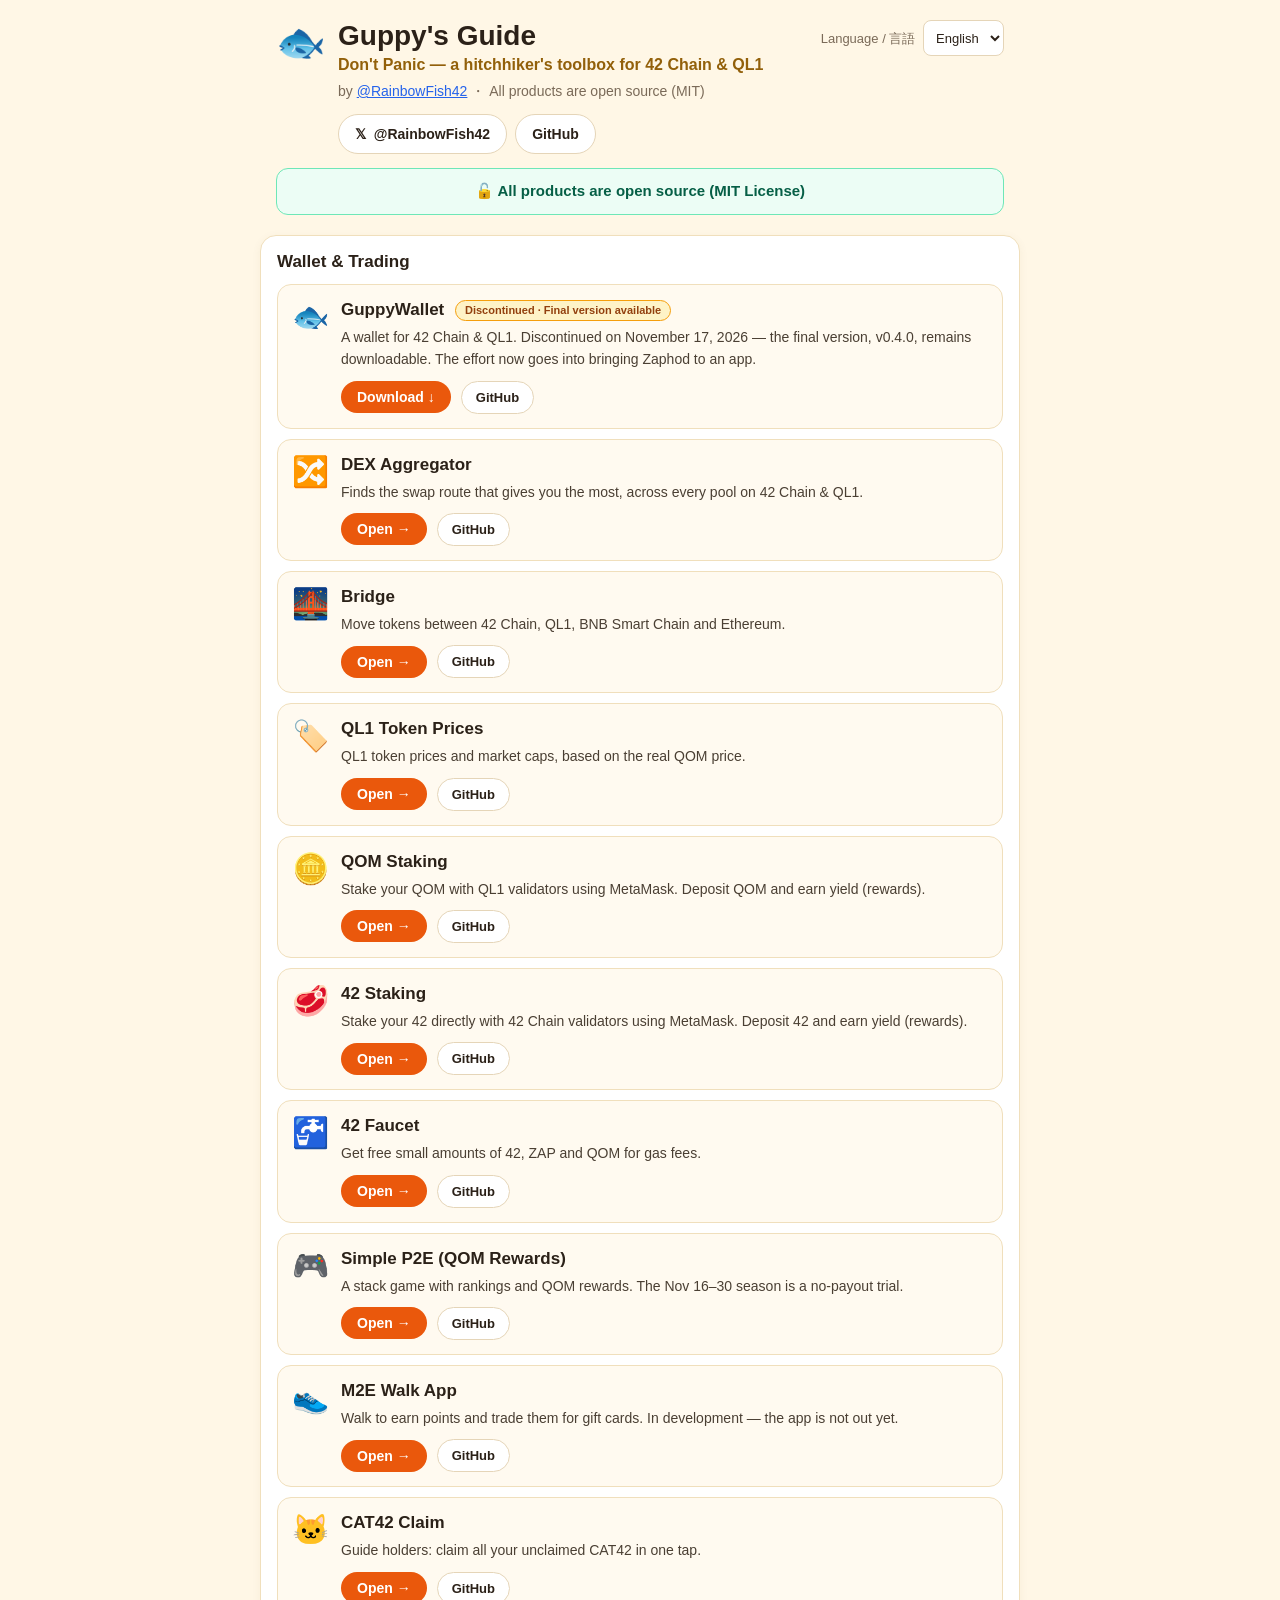
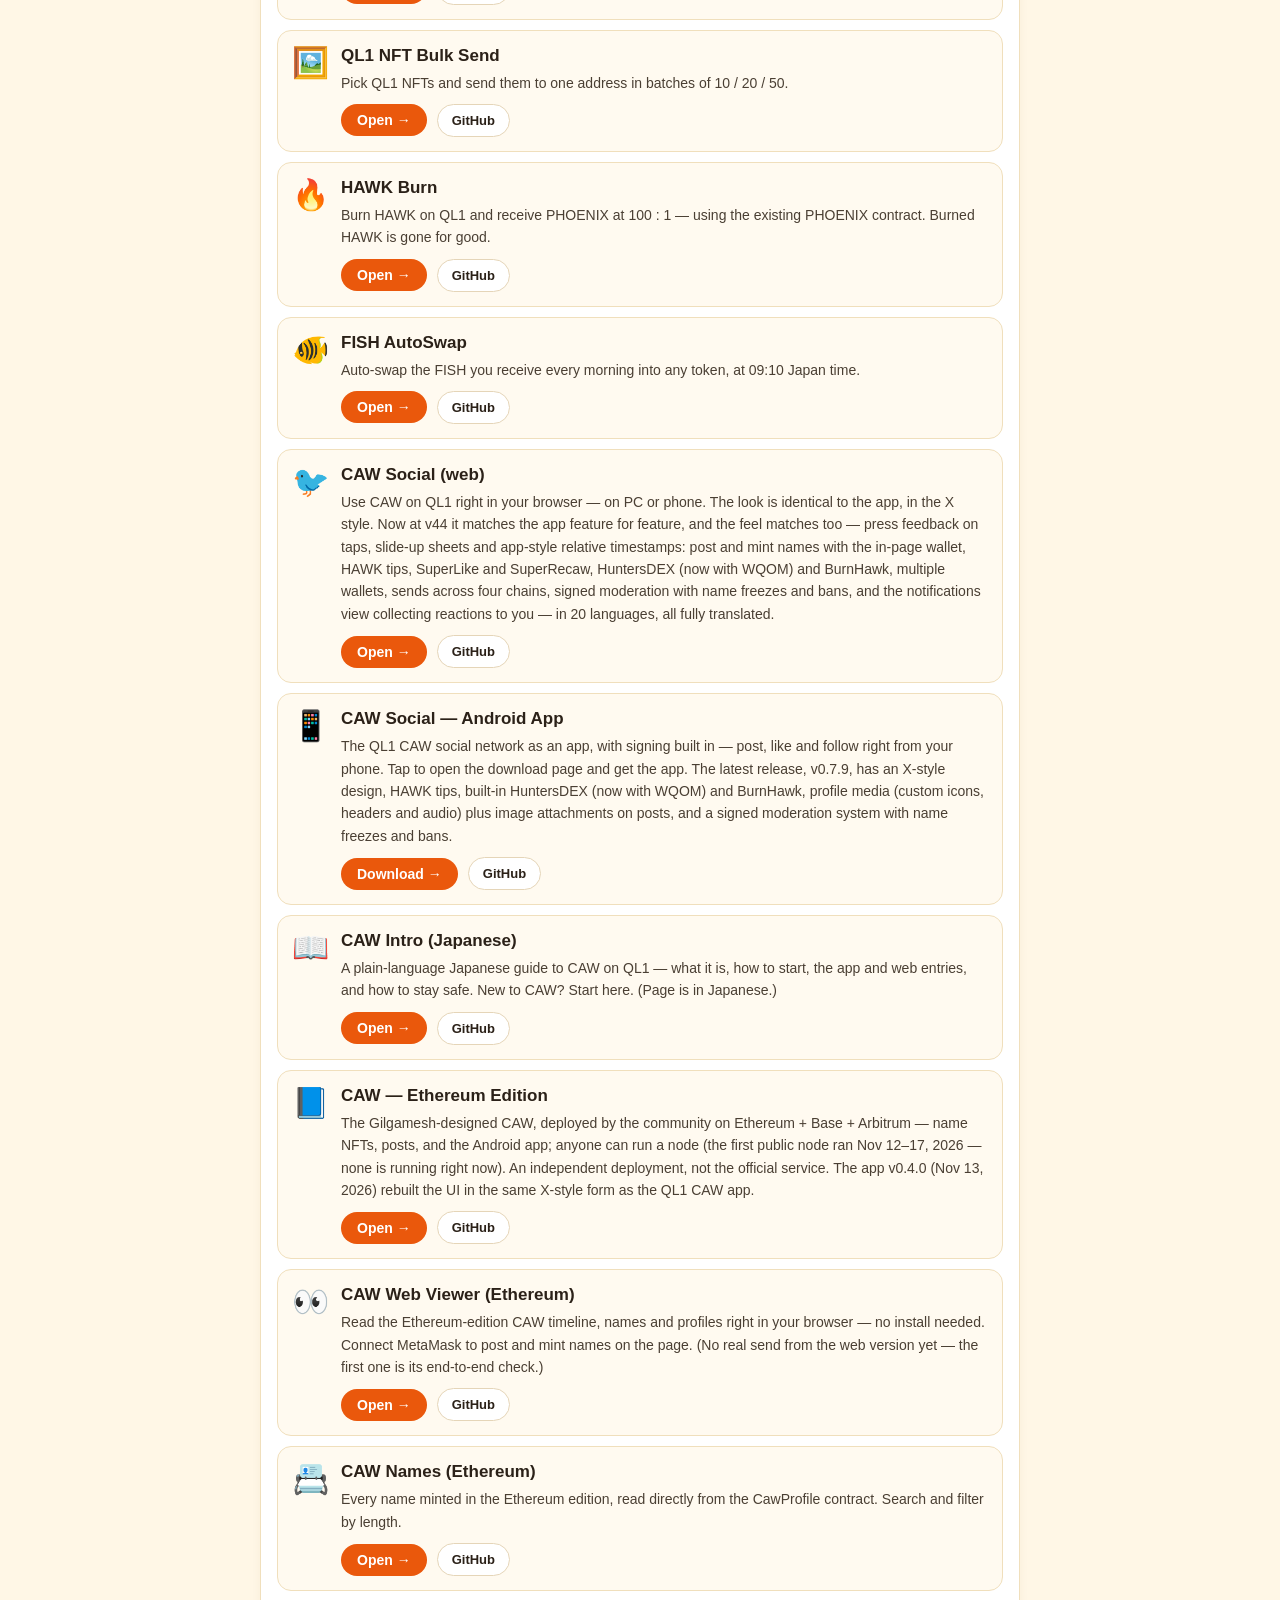
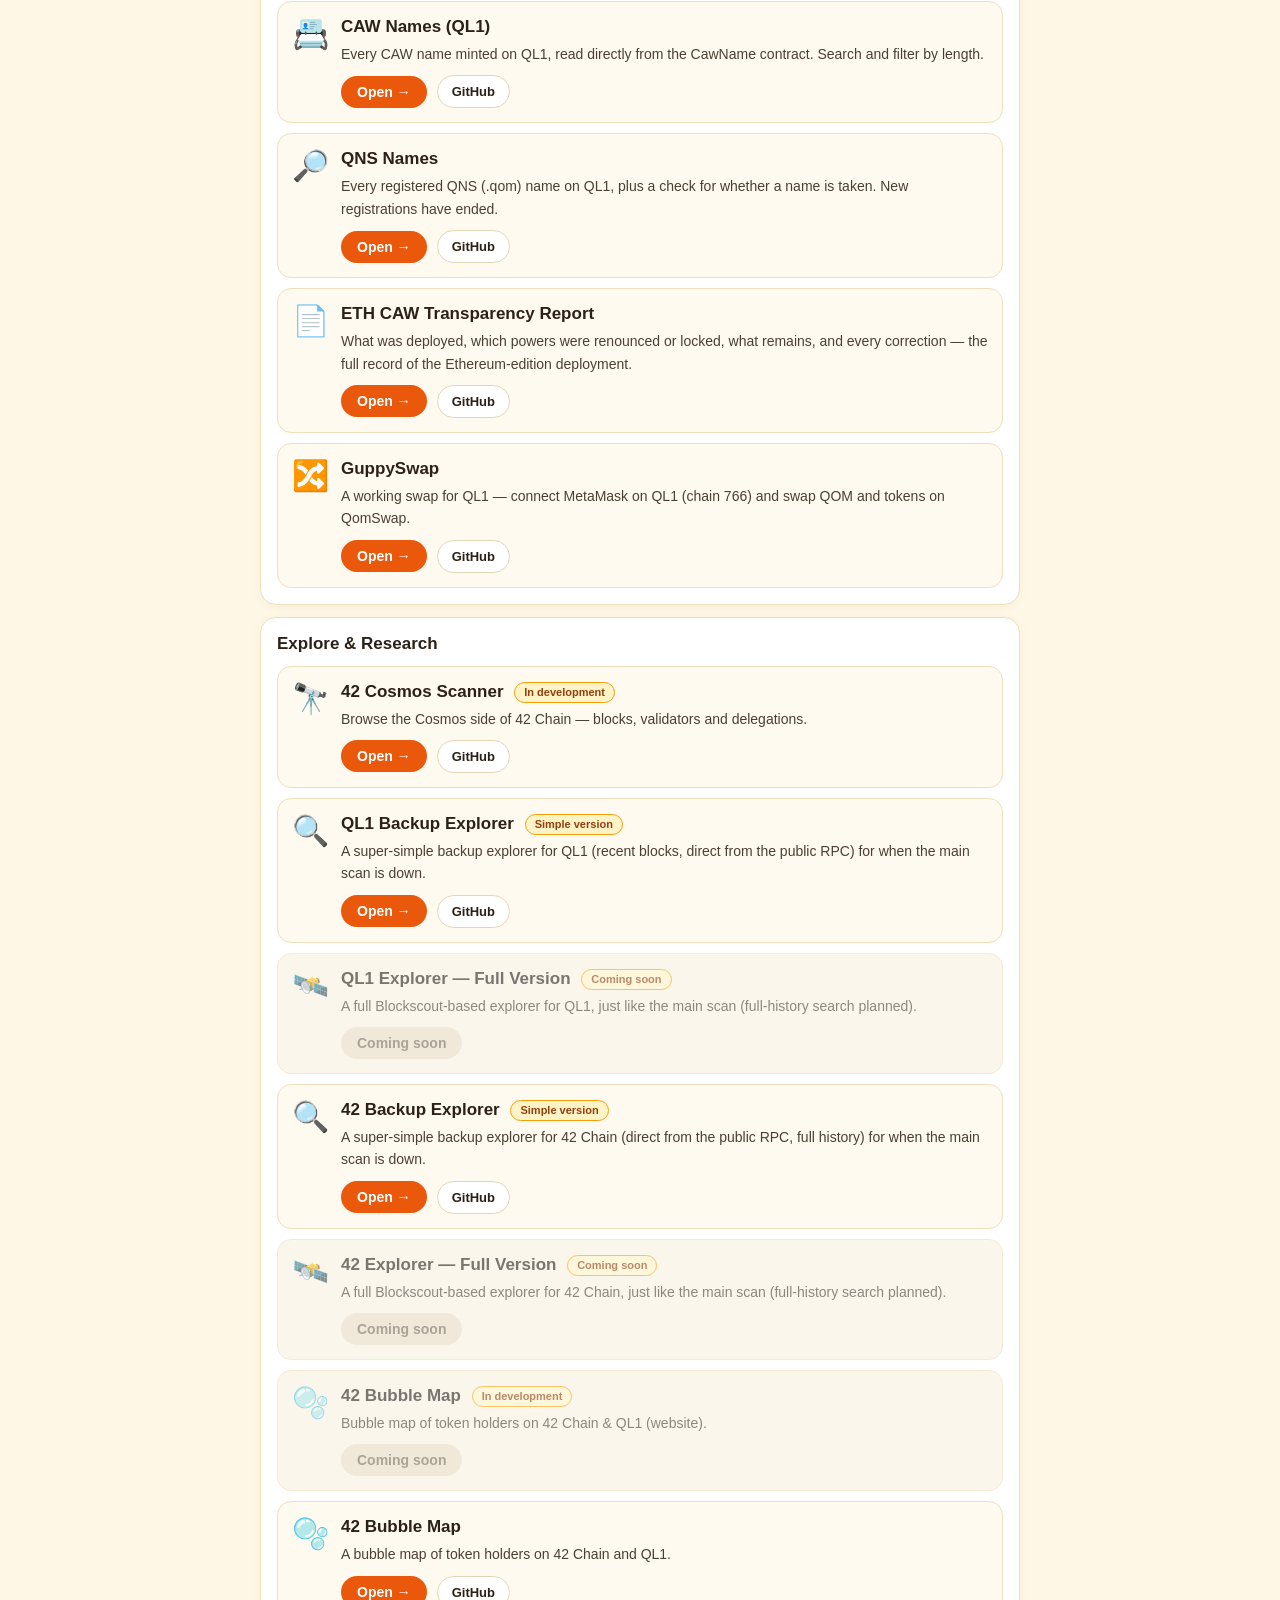
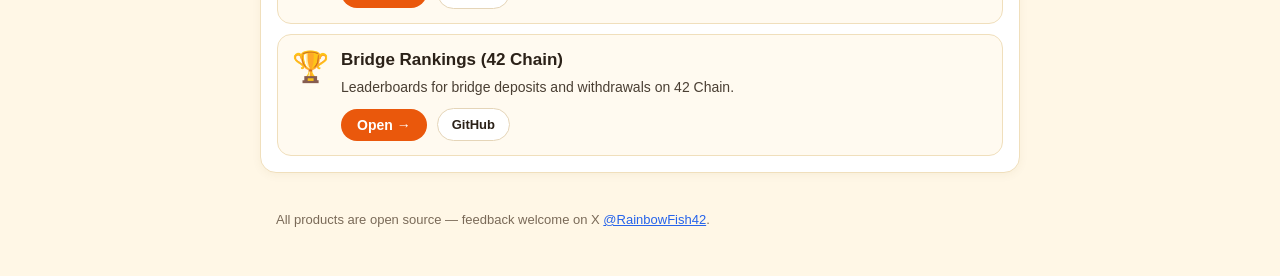
==== commit 3ce82ecb: "Re-audit Nov 21: add Bubble Map, Bridge Rankings, Simple P2E, M2E cards; README aligned (GuppyWallet" ====
--- a/docs/en.html
+++ b/docs/en.html
@@ -122,6 +122,30 @@
         </div>
       </div>
     </article>
+    <article class="card">
+      <a class="card-link" href="https://ql1-infinite42-guppy-histoire.github.io/simple-p2e-site/" target="_blank" rel="noopener" aria-label="Open Simple P2E"></a>
+      <span class="card-emoji">🎮</span>
+      <div class="card-main">
+        <h3>Simple P2E (QOM Rewards)</h3>
+        <p>A stack game with rankings and QOM rewards. The Nov 16–30 season is a no-payout trial.</p>
+        <div class="card-actions">
+          <span class="open-chip">Open →</span>
+          <a class="gh-link" href="https://github.com/QL1-Infinite42-Guppy-Histoire/simple-p2e-site" target="_blank" rel="noopener">GitHub</a>
+        </div>
+      </div>
+    </article>
+    <article class="card">
+      <a class="card-link" href="https://ql1-infinite42-guppy-histoire.github.io/m2e-walk-app/" target="_blank" rel="noopener" aria-label="Open M2E Walk App"></a>
+      <span class="card-emoji">👟</span>
+      <div class="card-main">
+        <h3>M2E Walk App</h3>
+        <p>Walk to earn points and trade them for gift cards. In development — the app is not out yet.</p>
+        <div class="card-actions">
+          <span class="open-chip">Open →</span>
+          <a class="gh-link" href="https://github.com/QL1-Infinite42-Guppy-Histoire/m2e-walk" target="_blank" rel="noopener">GitHub</a>
+        </div>
+      </div>
+    </article>
 
     <article class="card">
       <a class="card-link" href="https://cat.id42.win/" target="_blank" rel="noopener" aria-label="Open CAT42 Claim"></a>
@@ -375,6 +399,30 @@
         <p>Bubble map of token holders on 42 Chain &amp; QL1 (website).</p>
         <div class="card-actions">
           <span class="soon-chip">Coming soon</span>
+        </div>
+      </div>
+    </article>
+    <article class="card">
+      <a class="card-link" href="https://ql1-infinite42-guppy-histoire.github.io/42-bubblemap/" target="_blank" rel="noopener" aria-label="Open 42 Bubble Map"></a>
+      <span class="card-emoji">🫧</span>
+      <div class="card-main">
+        <h3>42 Bubble Map</h3>
+        <p>A bubble map of token holders on 42 Chain and QL1.</p>
+        <div class="card-actions">
+          <span class="open-chip">Open →</span>
+          <a class="gh-link" href="https://github.com/QL1-Infinite42-Guppy-Histoire/42-bubblemap" target="_blank" rel="noopener">GitHub</a>
+        </div>
+      </div>
+    </article>
+    <article class="card">
+      <a class="card-link" href="https://ql1-infinite42-guppy-histoire.github.io/42-bridge-rankings/" target="_blank" rel="noopener" aria-label="Open Bridge Rankings"></a>
+      <span class="card-emoji">🏆</span>
+      <div class="card-main">
+        <h3>Bridge Rankings (42 Chain)</h3>
+        <p>Leaderboards for bridge deposits and withdrawals on 42 Chain.</p>
+        <div class="card-actions">
+          <span class="open-chip">Open →</span>
+          <a class="gh-link" href="https://github.com/QL1-Infinite42-Guppy-Histoire/42-bridge-rankings" target="_blank" rel="noopener">GitHub</a>
         </div>
       </div>
     </article>
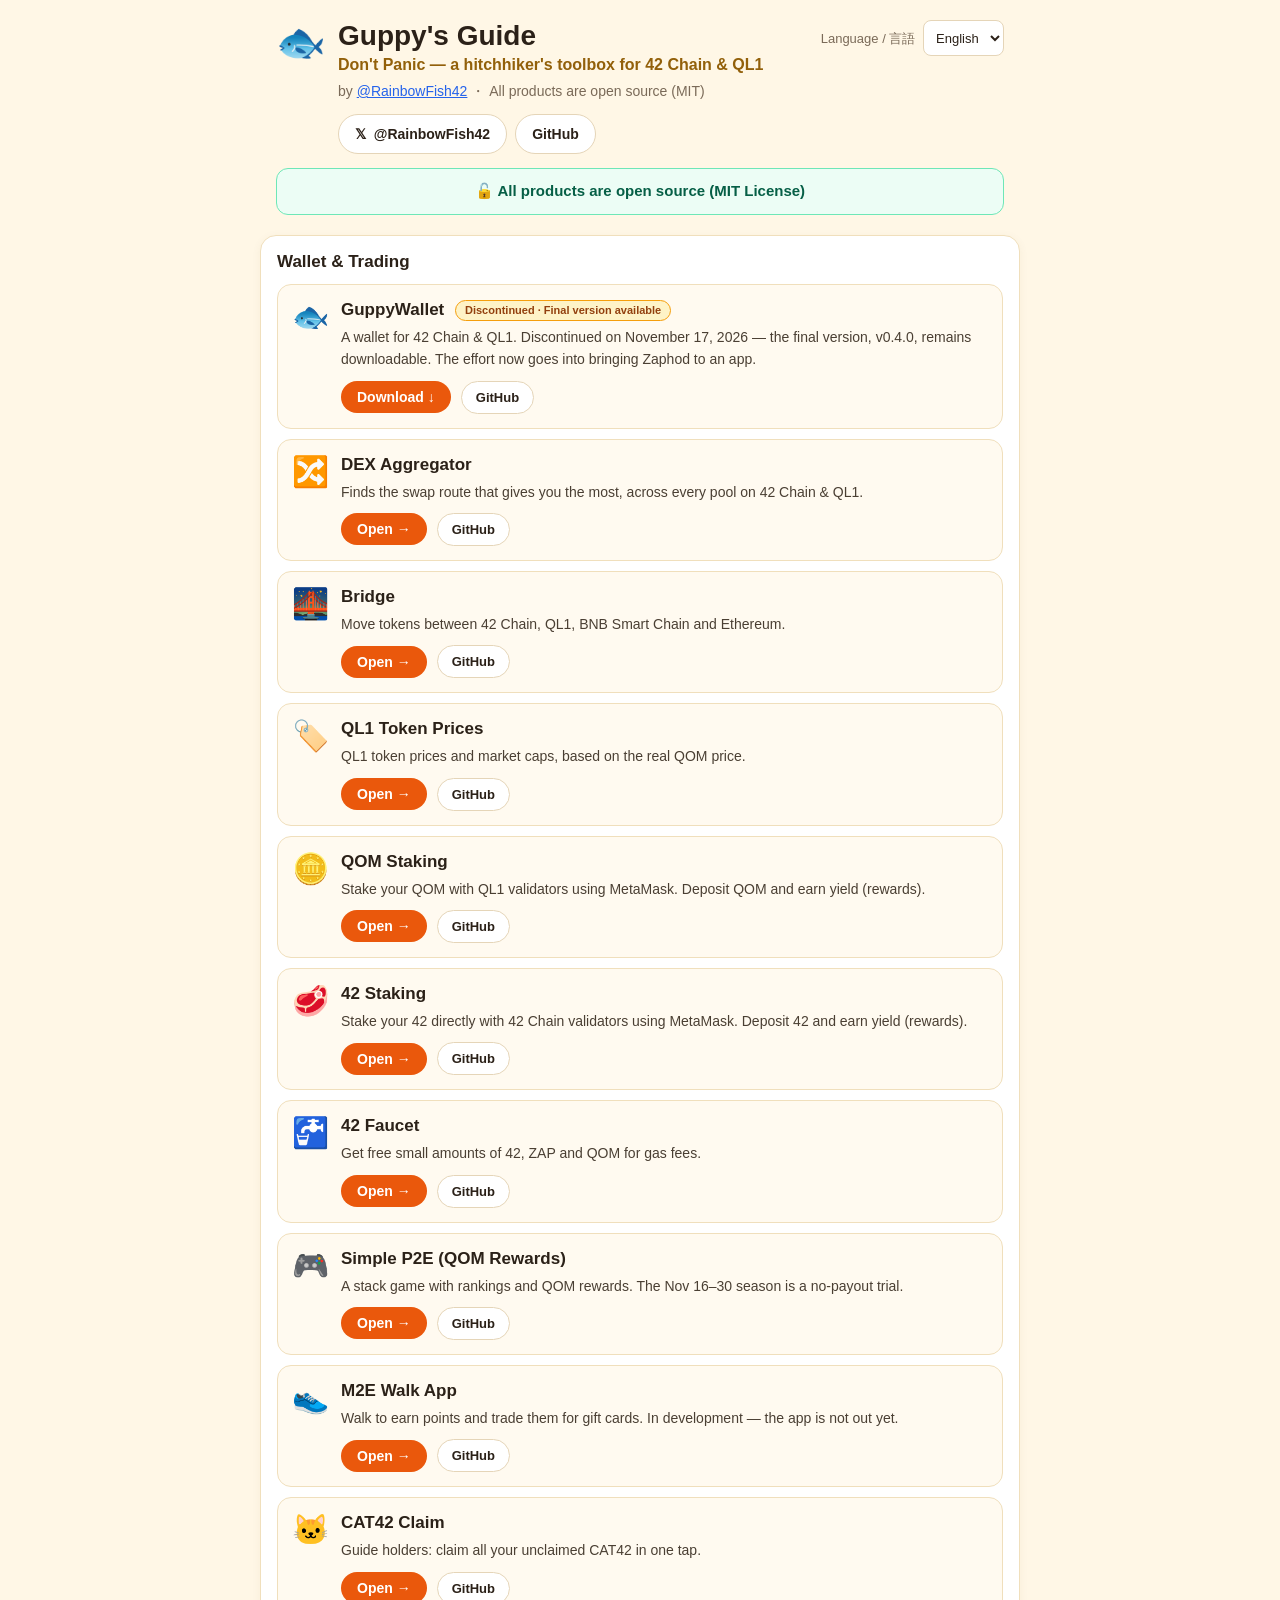
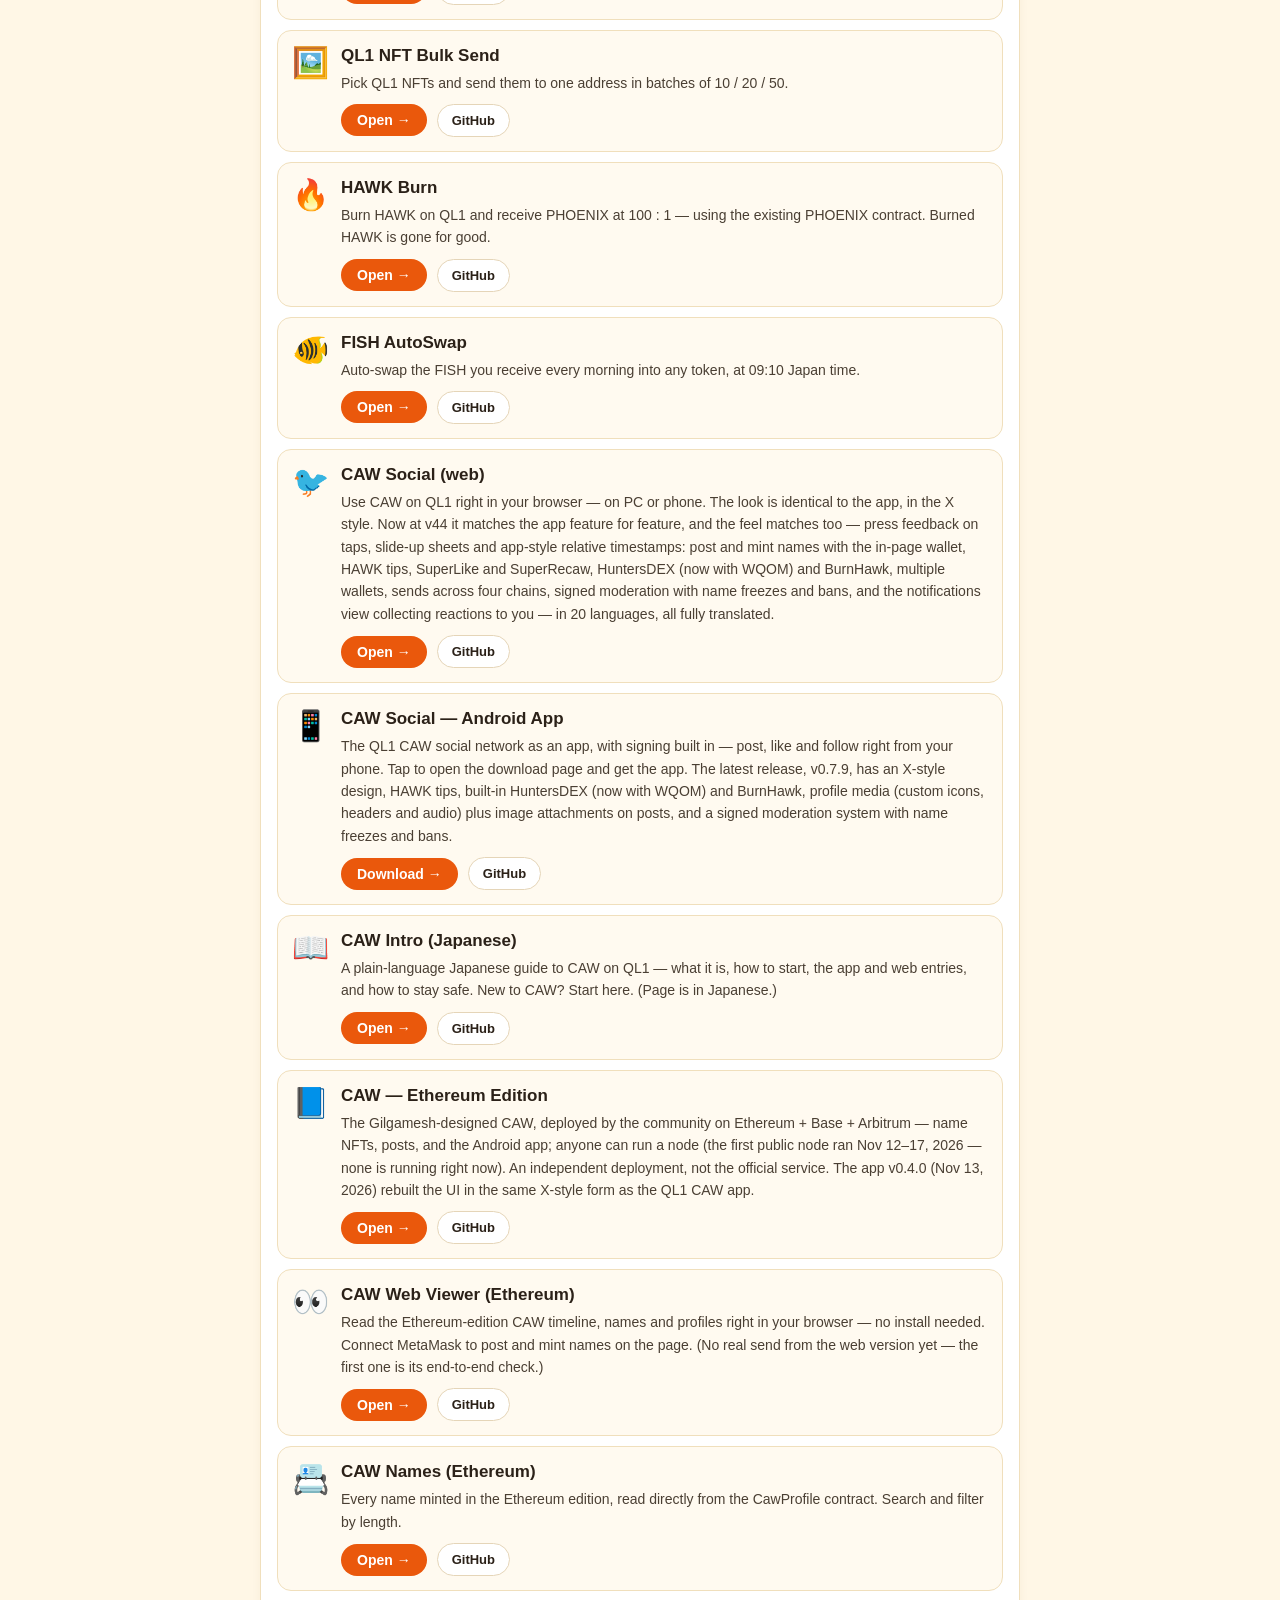
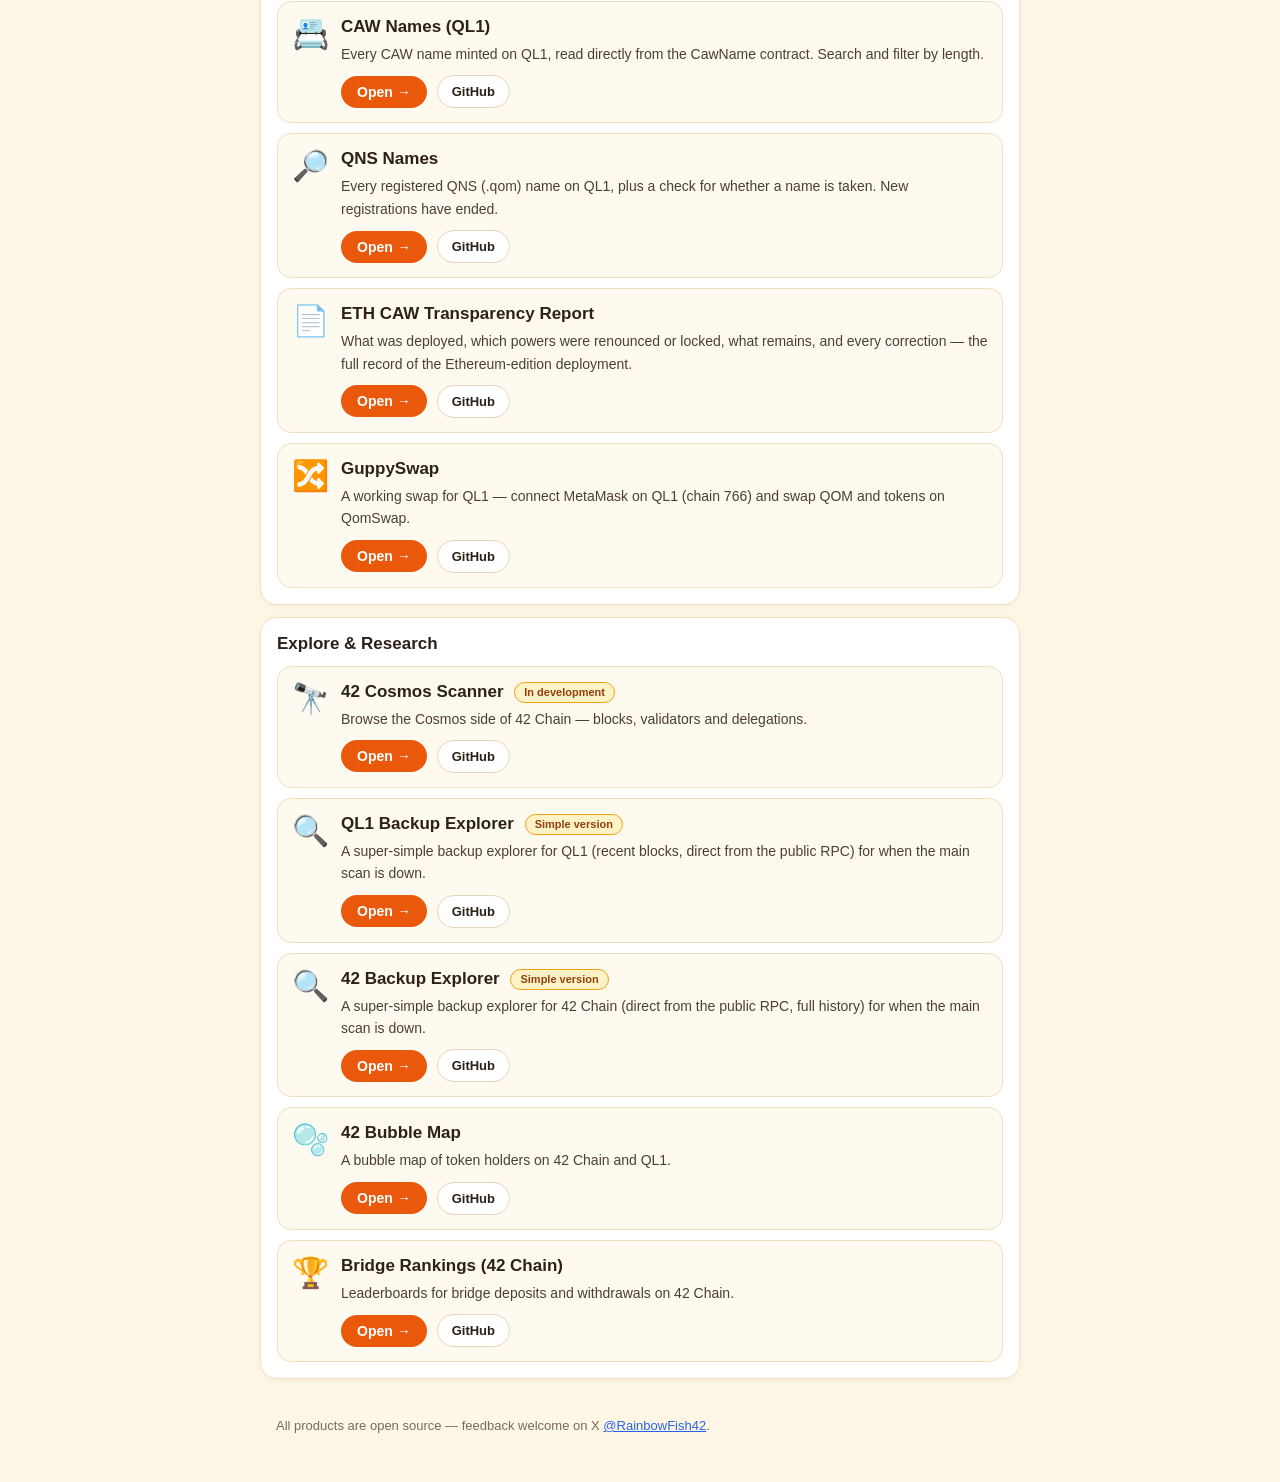
==== commit dbd04dd4: "Remove 'coming soon' full-explorer cards/rows and the stale in-development Bubble Map card (live car" ====
--- a/docs/en.html
+++ b/docs/en.html
@@ -357,16 +357,7 @@
       </div>
     </article>
 
-    <article class="card card-soon" aria-disabled="true">
-      <span class="card-emoji">🛰️</span>
-      <div class="card-main">
-        <h3>QL1 Explorer — Full Version <span class="badge">Coming soon</span></h3>
-        <p>A full Blockscout-based explorer for QL1, just like the main scan (full-history search planned).</p>
-        <div class="card-actions">
-          <span class="soon-chip">Coming soon</span>
-        </div>
-      </div>
-    </article>
+    
 
     <article class="card">
       <a class="card-link" href="https://scan.id42.win/" target="_blank" rel="noopener" aria-label="Open 42 Backup Explorer"></a>
@@ -381,27 +372,9 @@
       </div>
     </article>
 
-    <article class="card card-soon" aria-disabled="true">
-      <span class="card-emoji">🛰️</span>
-      <div class="card-main">
-        <h3>42 Explorer — Full Version <span class="badge">Coming soon</span></h3>
-        <p>A full Blockscout-based explorer for 42 Chain, just like the main scan (full-history search planned).</p>
-        <div class="card-actions">
-          <span class="soon-chip">Coming soon</span>
-        </div>
-      </div>
-    </article>
-
-    <article class="card card-soon" aria-disabled="true">
-      <span class="card-emoji">🫧</span>
-      <div class="card-main">
-        <h3>42 Bubble Map <span class="badge">In development</span></h3>
-        <p>Bubble map of token holders on 42 Chain &amp; QL1 (website).</p>
-        <div class="card-actions">
-          <span class="soon-chip">Coming soon</span>
-        </div>
-      </div>
-    </article>
+    
+
+    
     <article class="card">
       <a class="card-link" href="https://ql1-infinite42-guppy-histoire.github.io/42-bubblemap/" target="_blank" rel="noopener" aria-label="Open 42 Bubble Map"></a>
       <span class="card-emoji">🫧</span>
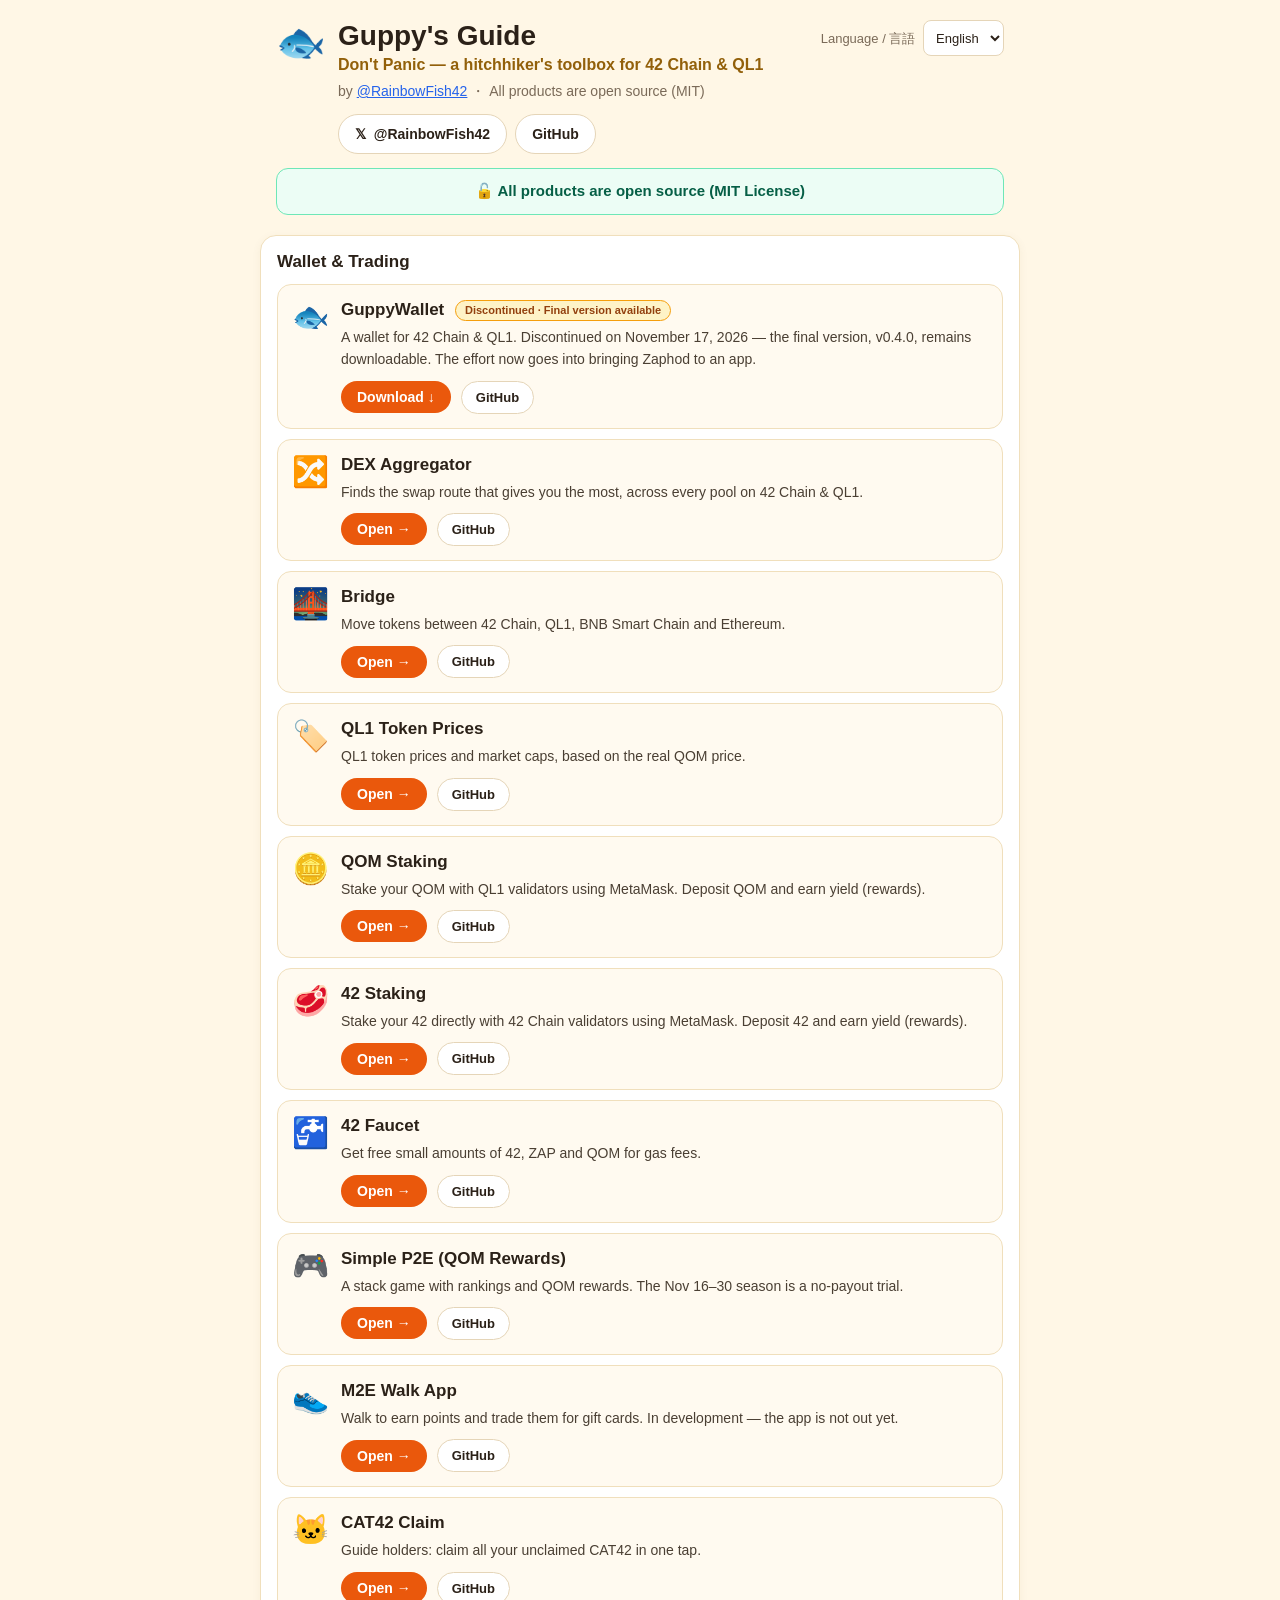
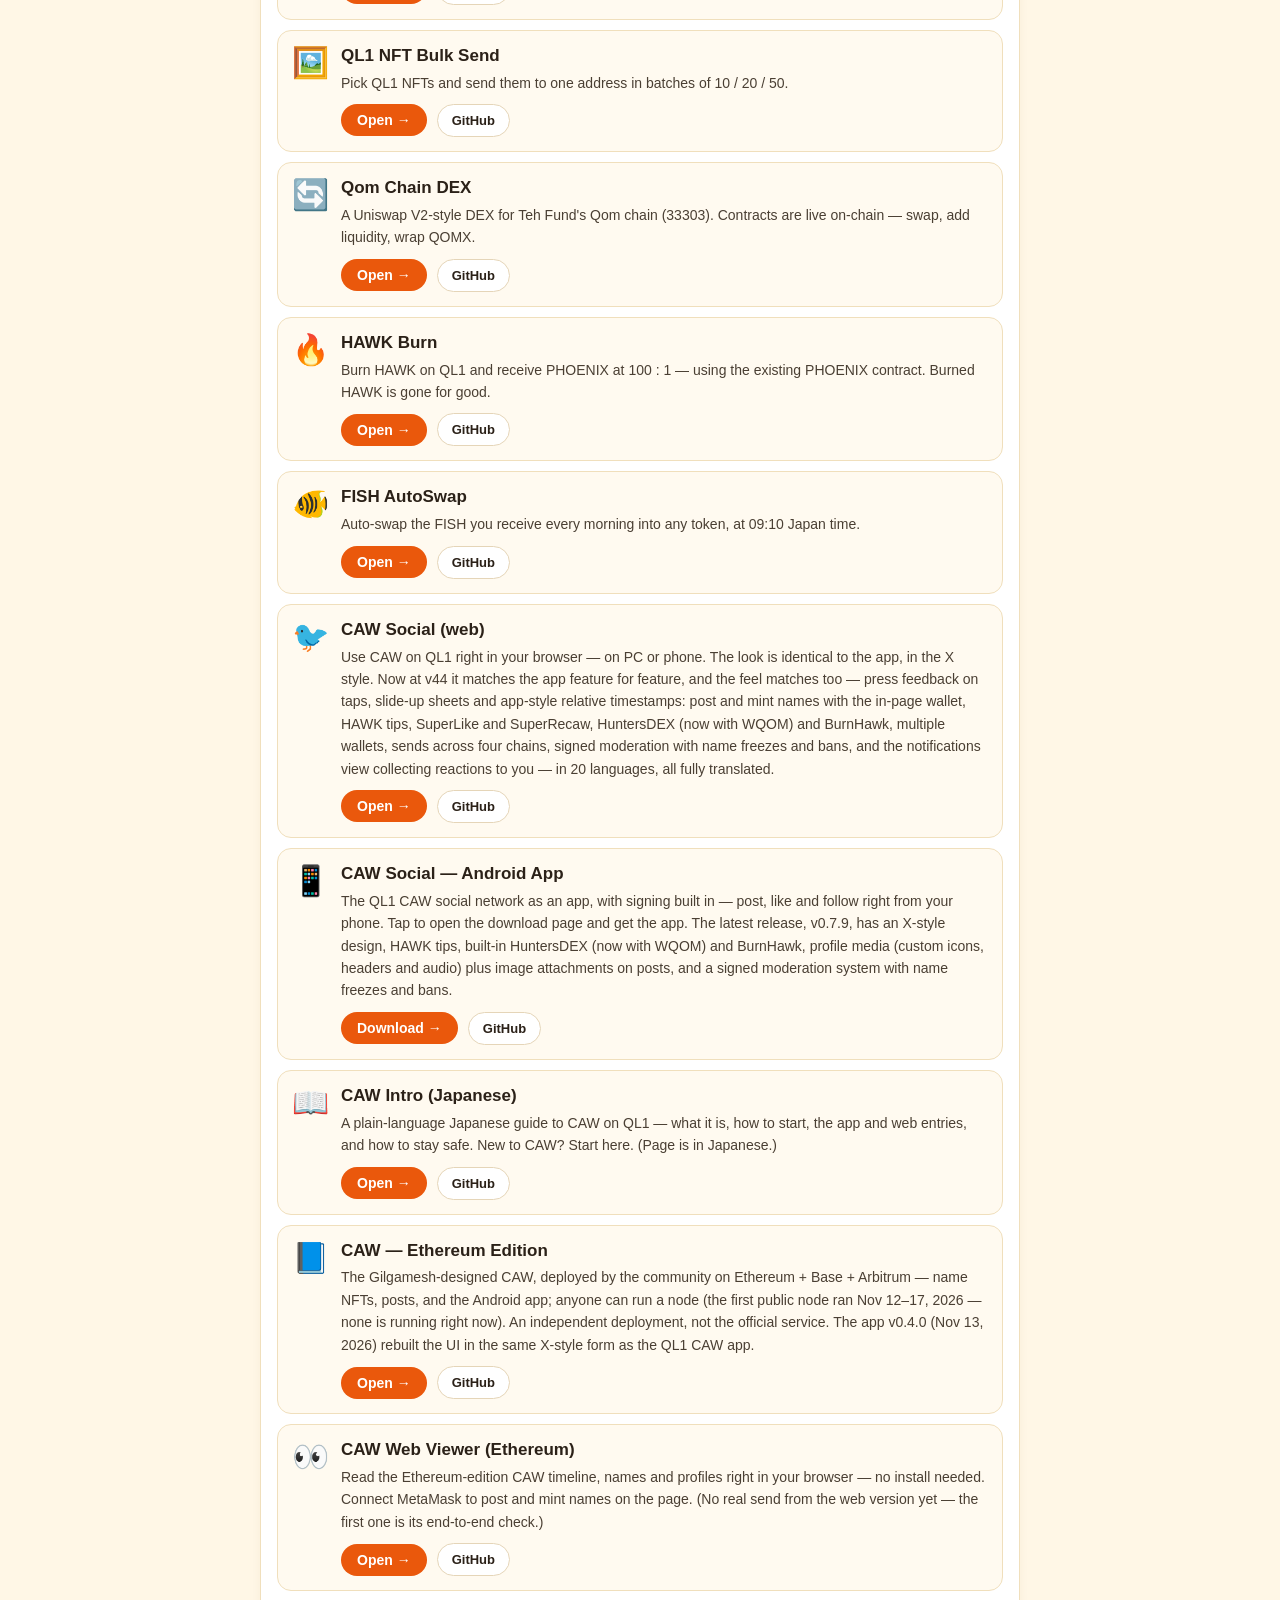
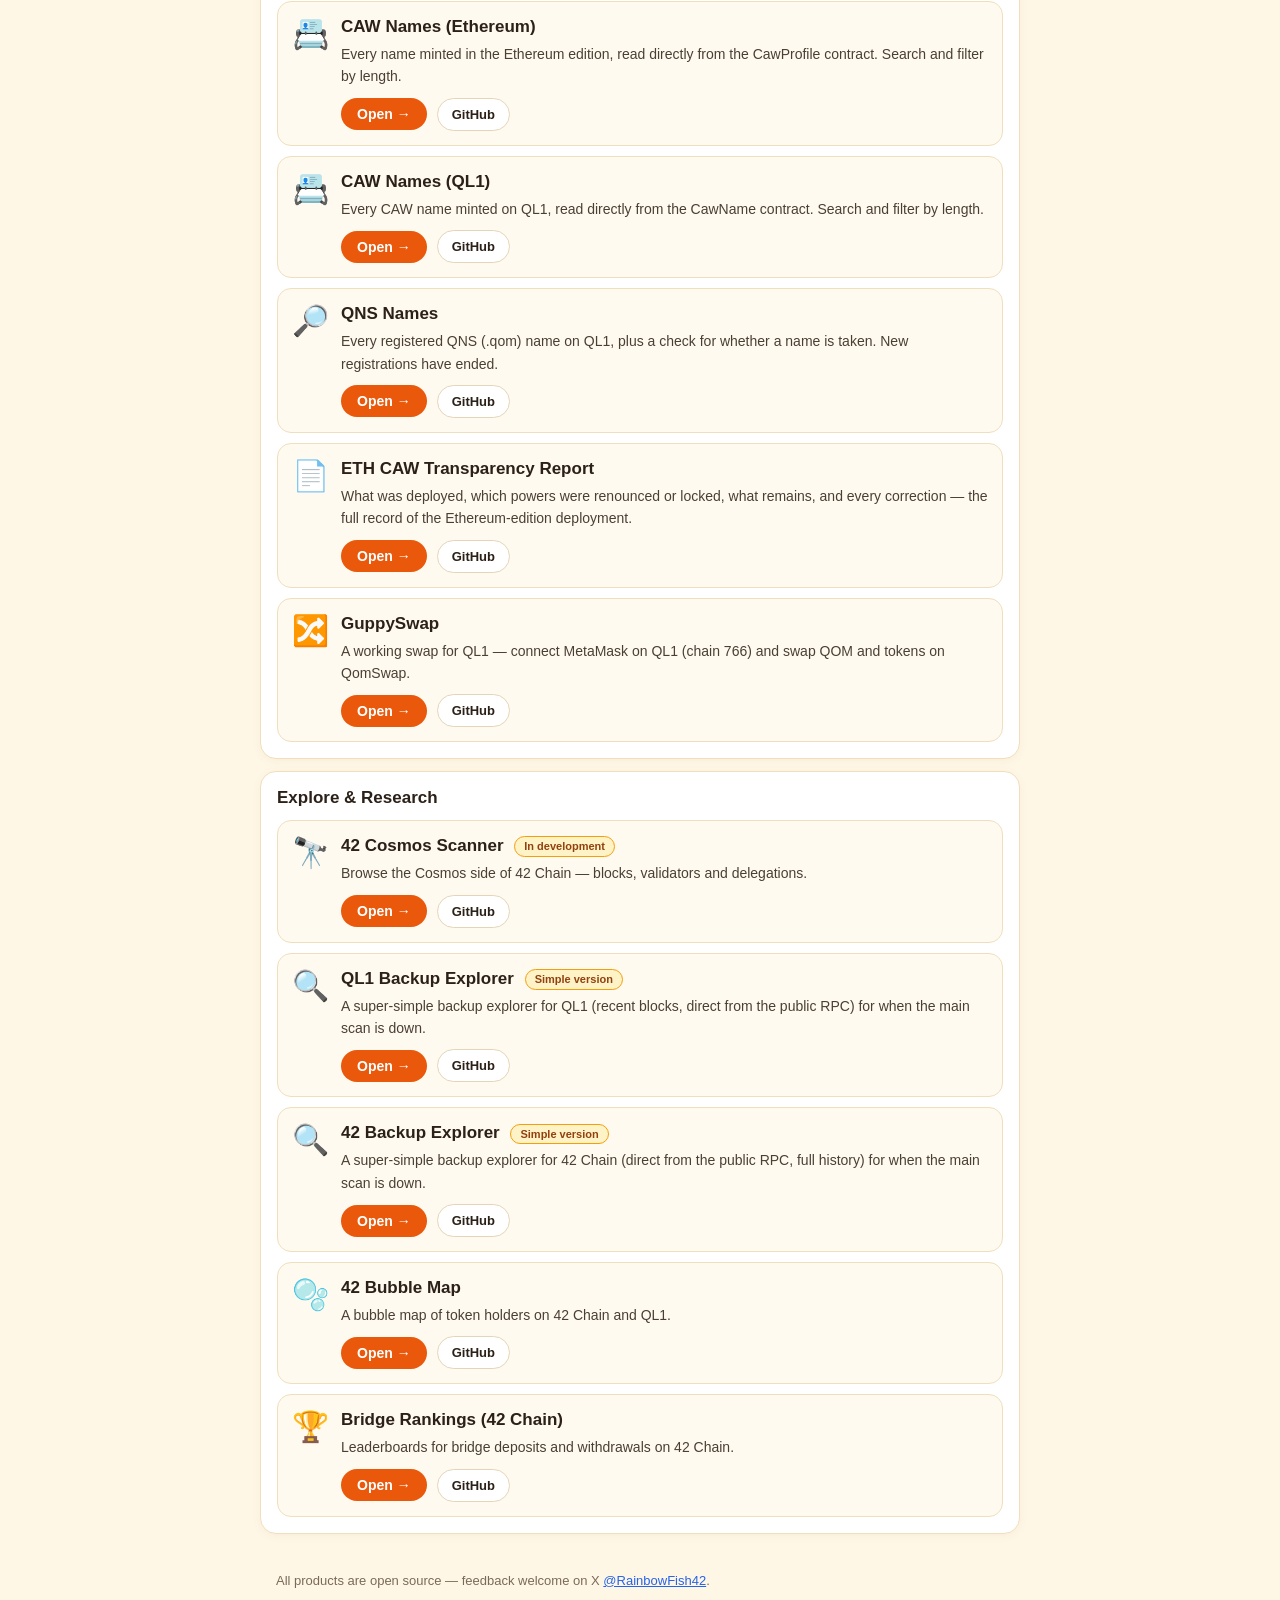
==== commit fa29d145: "Add Qom Chain DEX card (EN/JA) + README row: Uniswap V2-style DEX for Teh Fund's Qom chain (33303), " ====
--- a/docs/en.html
+++ b/docs/en.html
@@ -171,6 +171,18 @@
         </div>
       </div>
     </article>
+    <article class="card">
+      <a class="card-link" href="https://ql1-infinite42-guppy-histoire.github.io/qom-dex/" target="_blank" rel="noopener" aria-label="Open Qom Chain DEX"></a>
+      <span class="card-emoji">🔄</span>
+      <div class="card-main">
+        <h3>Qom Chain DEX</h3>
+        <p>A Uniswap V2-style DEX for Teh Fund's Qom chain (33303). Contracts are live on-chain — swap, add liquidity, wrap QOMX.</p>
+        <div class="card-actions">
+          <span class="open-chip">Open →</span>
+          <a class="gh-link" href="https://github.com/QL1-Infinite42-Guppy-Histoire/qom-dex" target="_blank" rel="noopener">GitHub</a>
+        </div>
+      </div>
+    </article>
 
     <article class="card">
       <a class="card-link" href="https://hawk.qql1.com/" target="_blank" rel="noopener" aria-label="Open HAWK Burn"></a>
